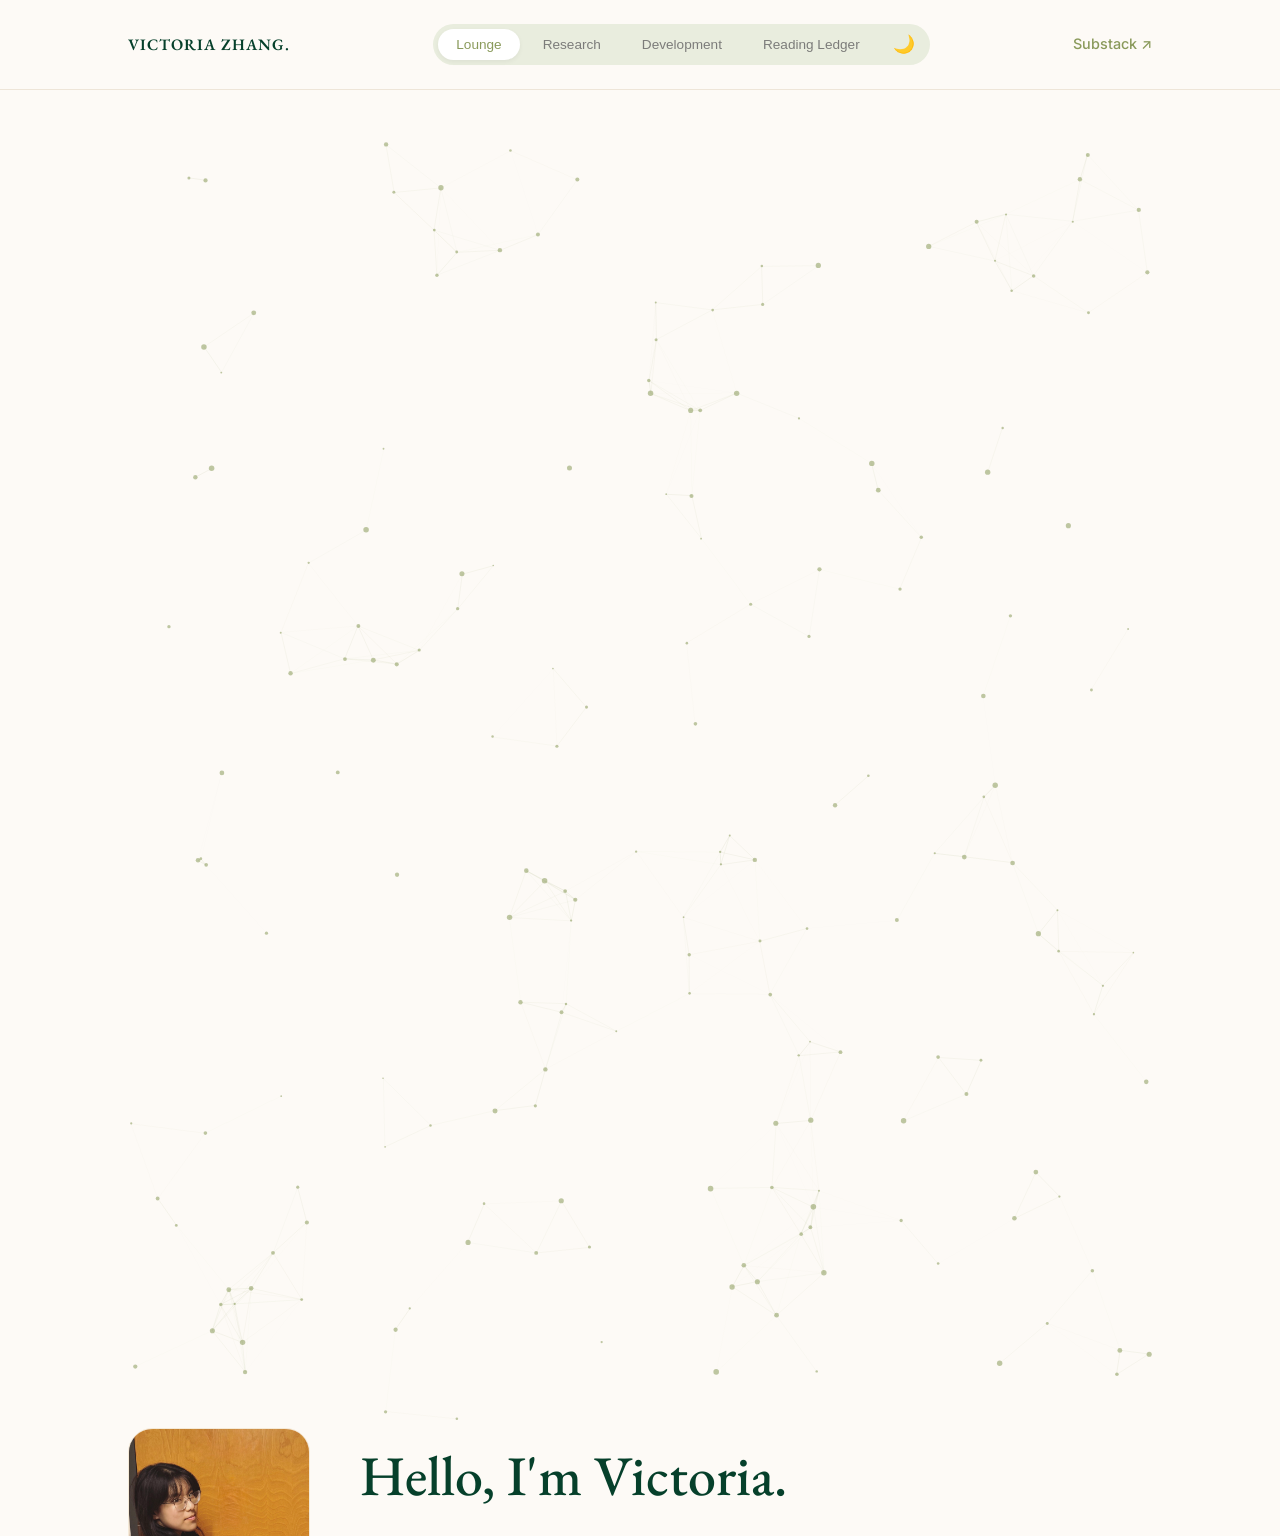
==== index2.html @ 98cc5b4e "umm attempt at revamp front page" ====
<!DOCTYPE html>
<html lang="en">

<head>
    <meta charset="UTF-8">
    <meta name="viewport" content="width=device-width, initial-scale=1.0">
    <title>Victoria Zhang | Digital Ledger</title>
    <link rel="icon" type="image/png" href="icon.png">
    <link rel="stylesheet" href="style.css">
    <link
        href="https://fonts.googleapis.com/css2?family=EB+Garamond:ital,wght@0,400;0,600;1,400&family=Inter:wght@400;500&display=swap"
        rel="stylesheet">
</head>

<body>

    <nav>
        <div class="logo">VICTORIA ZHANG.</div>
        <div class="tab-controls">
            <button class="tab-btn active" onclick="openTab('personal')">Lounge</button>
            <button class="tab-btn" onclick="openTab('research')">Research</button>
            <button class="tab-btn" onclick="openTab('dev')">Development</button>
            <button class="tab-btn" onclick="openTab('writing')">Reading Ledger</button>
            <button id="theme-toggle" class="theme-btn" onclick="toggleTheme()">🌙</button>
        </div>
        <a href="https://victoriiz.substack.com" target="_blank" class="substack-link">Substack ↗</a>
    </nav>

    <main>
        <!-- LOUNGE: canvas is ambient background for the whole section -->
        <section id="personal" class="tab-content active">
            <canvas id="physics-canvas"></canvas>

            <div class="lounge-content">
                <header class="profile-header">
                    <div class="profile-container">
                        <img src="portrait.jpg" alt="Portrait" class="profile-image">
                        <div class="profile-text">
                            <h1>Hello, I'm Victoria. </h1>
                            <p>I'm currently studying <b>Computer Science + Physics</b> at the <b>University of Illinois
                                    Urbana-Champaign</b>. My current interests lie in anything from algorithmic theory to
                                high-energy physics, but most recently, they lie primarily in <i>quantum computing</i> and
                                <i>the development of transparent large language models.</i>
                            </p>
                            <p>Outside of coding, I enjoy creating new worlds: whether that be in a freshly-written story or
                                through a new building project in a video game. </p>
                            <p>Thank you for stopping by my digital lounge! Feel free to rest here, or take a look around!</p>
                        </div>
                    </div>
                </header>

                <p class="canvas-hint">Move your cursor to disturb the field · Click to agitate</p>
            </div>
        </section>

        <section id="research" class="tab-content">
            <h2 class="section-title">Laboratory Journal: Research Entries</h2>

            <div class="project-card">
                <span class="entry-date">Sep 2025 — Present </span>
                <h3>Entry 04: Large Language Models @ Crowd Dynamics Lab </h3>
                <p>Currently conducting research on fine-tuning and optimizing large language models for specialized
                    fields at the Siebel School of Computing and Data Science. Working with graduate student Agam Goyal
                    under the mentorship of Professor Hari Sundaram. Stay tuned for updates! </p>
                <div class="tech-tags">
                    <span class="tag">LLMs </span> <span class="tag">Optimization </span> <span class="tag">Python </span>
                </div>
            </div>

            <div class="project-card">
                <span class="entry-date">Sep 2024 — Jun 2025</span>
                <h3>Entry 03: Quantum Many-Body Scars @ TJHSST Quantum Optics Lab/Virginia Tech</h3>
                <p>Analyzed entanglement entropy in the PXP model; utilized numerical simulations and analytical methods
                    to characterize ergodicity breaking and anomalous entanglement patterns in scarred Hamiltonians.
                    Leveraged translation and reflection symmetries to optimize performance by more than double, scaling
                    with system size. </p>
                <div class="tech-tags">
                    <span class="tag">Quantum Physics</span> <span class="tag">PXP Model </span> <span
                        class="tag">Mathematica </span>
                </div>
            </div>

            <div class="project-card">
                <span class="entry-date">Jun 2024 — Sep 2025</span>
                <h3>Entry 02: Spatial Transcriptomics Machine Learning Analysis @ Levy Lab, Dartmouth Hitchcock Medical Center</h3>
                <p>Created one of the first spatially-informed aging clocks using synthetic spatial transcriptomics data
                    and a custom convolutional neural network (CNN). Combined gene expression with spatial data to model
                    age acceleration (R² = 0.86). Performed cell clustering, marker gene analysis, and cell-type
                    annotation to identify novel spatial patterns in skin aging. Showcased how spatial ML can reveal new
                    insights in biology.</p>
                <div class="tech-tags">
                    <span class="tag">AI Research</span> <span class="tag">TensorFlow</span> <span class="tag">PyTorch</span>
                </div>
            </div>

            <div class="project-card">
                <span class="entry-date">Jun 2023 — Sep 2024</span>
                <h3>Entry 01: DNA Methylation Photoaging Clock @ Levy Lab, Dartmouth Hitchcock Medical Center</h3>
                <p>Built a DNAm–based model to predict biological age and study UV-induced skin aging. Used elastic-net
                    regression, feature selection, and 50-fold cross-validation to train an accurate aging clock (R² =
                    0.953). Explored links between age acceleration and solar damage using statistical tests.</p>
                <div class="tech-tags">
                    <span class="tag">AI Research</span> <span class="tag">TensorFlow</span> <span class="tag">PyTorch</span>
                </div>
            </div>
        </section>

        <section id="dev" class="tab-content">
            <h2 class="section-title">Engineering Logs: Technical Builds</h2>

            <div class="project-card">
                <div class="project-header">
                    <span class="entry-date">May 2026</span>
                    <a href="https://github.com/victoriiz/navier-stokes-pinn" target="_blank"
                        class="project-github-link">GitHub ↗</a>
                </div>
                <h3>NS-PINN: Navier-Stokes Physics-Informed Neural Network</h3>
                <p>Built a Physics-Informed Neural Network (PINN) in PyTorch to solve the 2D incompressible
                    Navier-Stokes equations for lid-driven cavity flow. The network learns fluid velocity and pressure
                    fields by minimising PDE residuals computed via automatic differentiation — no simulation data
                    required. Implemented SIREN (sinusoidal activation) architecture for stable higher-order derivative
                    computation through the network.</p>
                <div class="tech-tags">
                    <span class="tag">Python</span> <span class="tag">PyTorch</span> <span class="tag">PDEs</span>
                </div>
            </div>

            <div class="project-card">
                <div class="project-header">
                    <span class="entry-date">Oct 2025</span>
                    <a href="https://github.com/victoriiz/hackharvard-25" target="_blank"
                        class="project-github-link">GitHub ↗</a>
                </div>
                <h3>Simulwave (HackHarvard): Interactive 3D Tsunami Simulator</h3>
                <p>An interactive 3D tsunami simulator visualizing real-time citywide flooding and estimating economic
                    losses through a calibrated multivariable damage model. </p>
                <div class="tech-tags">
                    <span class="tag">Python</span> <span class="tag">NumPy</span> <span class="tag">Streamlit</span>
                </div>
            </div>

            <div class="project-card">
                <div class="project-header">
                    <span class="entry-date"> Sep 2025</span>
                    <a href="https://github.com/victoriiz/hackmit_music" target="_blank"
                        class="project-github-link">GitHub ↗</a>
                </div>
                <h3>Beat Rush (HackMIT): Educational Rhythm Game</h3>
                <p>A rhythm game converting user-generated music into tracks via Suno API, featuring a BBC micro:bit
                    hardware controller.</p>
                <div class="tech-tags">
                    <span class="tag">Node.js </span> <span class="tag">React.js </span> <span class="tag">Suno API</span>
                </div>
            </div>

            <div class="project-card">
                <div class="project-header">
                    <span class="entry-date">Jan 2025</span>
                    <a href="https://github.com/victoriiz/q2-adapative-branching" target="_blank"
                        class="project-github-link">GitHub ↗</a>
                </div>
                <h3>Adaptive Branching: A Constraint Satisfaction Approach to Decision Tree Enhancement</h3>
                <p>Final project completed as part of a machine learning class. Investigates a novel constrained
                    optimization approach to optimizing decision trees against overfitting, testing the additional
                    search metaheuristics of simulated annealing and differential equation gradients on improving the
                    model.</p>
                <div class="tech-tags">
                    <span class="tag">Python</span> <span class="tag">NumPy</span> <span class="tag">Machine Learning</span>
                </div>
            </div>

            <div class="project-card">
                <span class="entry-date">Apr 2024 </span>
                <h3>Mathworks Math Modeling (M3) Challenge: Addressing Homelessness</h3>
                <p>M3 Challenge Runner Up (top 0.3% out of 650+ entries); utilized logistic regression and VAR
                    forecasting for budget optimization models addressing the homelessness and housing crisis in Seattle
                    and Albuquerque; presented in front of a panel of professional mathematicians at Jane Street. </p>
                <div class="tech-tags">
                    <span class="tag">VAR Forecasting </span> <span class="tag">Logistic Regression </span> <span
                        class="tag">Math Modeling </span>
                </div>
            </div>
        </section>

        <section id="writing" class="tab-content">
            <h2 class="section-title">Reading Ledger</h2>

            <div class="bento-thought-grid">

                <div class="thought-card bento-wide note-dashed">
                    <div class="thought-header">
                        <span class="entry-date">Feb 2026</span>
                        <span class="book-rating">★★★★★</span>
                    </div>
                    <h3>One Day, Everyone Will Have Always Been Against This — Omar El Akkad</h3>

                    <div class="thought-content">
                        <img src="icon.png" class="thought-inline-img" alt="Visual Fragment">

                        <p class="review-paragraph">i hesitated to rate this book—to even go on reading past a certain
                            point—because of how little connection I felt. yes, I could nod in agreement, let a few
                            tears escape out of sympathy, bring a hand up to my face in horror, but I couldn't get rid
                            of the awful sense of superficiality it all felt to me. it is discomfort, to read so
                            plainly, and in so much unfettered detail the reality that is so completely far from the
                            coziness of my life. It is this discomfort that Akkad lays so clearly. it is this ignorance,
                            when, spread as a blanket over the Western sphere and more, becomes permission for the worst
                            of humanity.</p>

                        <p class="review-paragraph">still, you have to keep reading. and by the end, you too may have
                            that pessimistic, pragmatic hope that one day this reality would at the very least be
                            condemned by everyone, that there is no greed or pointing of fingers. until then, we keep
                            wringing our hands and hold fast to these individual courages.</p>

                        <blockquote class="review-quote">"There's always room on a liberal's lawn."</blockquote>
                    </div>
                </div>

                <div class="thought-card bento-tall note-solid">
                    <div class="thought-header">
                        <span class="entry-date">March 2026</span>
                        <span class="book-rating">★★★★☆</span>
                    </div>
                    <h3>Cold Enough for Snow — Jessica Au</h3>

                    <div class="thought-content">
                        <p class="review-paragraph">wow. for such a short novel, it sure did take me a long time to
                            finish. or really, it was because I read it in bits and pieces, reading on bus rides, during
                            passing periods between classes, or on weekend mornings when I felt too lazy to get out of
                            bed. I think I am glad for this. this is not a book meant to be rushed through in a sitting.
                            it is meant to seep and trickle and slowly ooze.</p>

                        <p class="review-paragraph">the novel carried a quiet warmth that exuded in everything. and
                            there was a constant distance, too, in the tokyo rains or the passing memories or in the
                            vagueness of the unnamed daughter and mother's relationship to the very end. though
                            seemingly formatted as a documentation of the pair's travels, at times we are transported
                            into the daughter's recollections and emotions or the rushing flow of a nostalgic anecdote.
                        </p>

                        <p class="review-paragraph">though none of these are fully described dramatically, we cannot
                            help but feel its twinge regardless. descriptions are offered instead to the simple things:
                            objects, art, a lake, and so many more. in this way, this story too is normalcy wrapped in a
                            blanket and presented to the reader, asking, here. take this. this is my passing gift to
                            you, and oh, won't you come inside and stay awhile?</p>

                        <p class="review-paragraph">there is a mystery that remains after the last page. but it'll just
                            be that. here is a quiet, unassuming yet introspective tale that has passed through my life
                            at this moment in time. it'll just be that.</p>
                    </div>
                </div>

                <div class="thought-card bento-wide note-thick">
                    <div class="thought-header">
                        <span class="entry-date">Dec 2025</span>
                        <span class="book-rating">★★★★★</span>
                    </div>
                    <h3>I Who Have Never Known Men — Jacqueline Harpman</h3>

                    <div class="thought-content">
                        <img src="icon.png" class="thought-inline-img" alt="Visual Fragment">

                        <p class="review-paragraph"><span class="spoiler-tag">**spoiler alert**</span> it is without a
                            doubt due to the curious, almost detached storytelling of the narrator that this book read
                            so peacefully, even when describing tragedy. However, oblivious as the narrator may have
                            been in the first half of the book, she did not lack sympathy—and it was endlessly
                            interesting to me to watch her journey tying these knots of her understanding together,
                            untying them again, and untangling them once more in her relentless search to learn to the
                            very end.</p>

                        <p class="review-paragraph">on the other hand, it was this interest alone that drove me to
                            continue turning the page. just as the plains were unchanging, there was rarely any
                            excitement or thrill in the story. Still, I waited in anticipation to see if there would be
                            that moment where the narrator Figures It Out, meets an ally, or simply escapes (but where
                            to?).</p>

                        <p class="review-paragraph">as it turns out, she never truly does Figure It Out. She never does
                            meet a man, much less another human being. And perhaps at the end, she really did find her
                            own escape, but as the premise of the whole setting goes, she had simply traded her prison
                            for a luxurious one. This plot, as a whole, is not fascinating in itself. It's not one that
                            I expect to think about endlessly.</p>

                        <p class="review-paragraph">But I will think about it sometime, maybe, some boring day in the
                            future when I am contemplating loneliness, or even taking this idea of living—of people—for
                            granted. As the narrator hoped in her last days, her story did reach someone. Her story,
                            which was so laced with quiet despair, yet unwavering hope—these feelings at least, will not
                            leave.</p>
                    </div>
                </div>

            </div>
        </section>

    </main>

    <script>
        function openTab(tabName) {
            const contents = document.querySelectorAll('.tab-content');
            contents.forEach(content => content.classList.remove('active'));

            const buttons = document.querySelectorAll('.tab-btn');
            buttons.forEach(btn => btn.classList.remove('active'));

            document.getElementById(tabName).classList.add('active');
            event.currentTarget.classList.add('active');

            window.scrollTo(0, 0);

            // Re-size canvas if switching back to lounge
            if (tabName === 'personal') {
                resizeCanvas();
            }
        }

        function toggleTheme() {
            const body = document.body;
            const themeToggleBtn = document.getElementById('theme-toggle');
            body.classList.toggle('dark-mode');

            if (body.classList.contains('dark-mode')) {
                localStorage.setItem('theme', 'dark');
                themeToggleBtn.textContent = '☀️';
            } else {
                localStorage.setItem('theme', 'light');
                themeToggleBtn.textContent = '🌙';
            }
        }

        window.onload = function () {
            const savedTheme = localStorage.getItem('theme');
            if (savedTheme === 'dark') {
                document.body.classList.add('dark-mode');
                document.getElementById('theme-toggle').textContent = '☀️';
            }
            resizeCanvas();
            animateSimulation();
        };

        // --- AMBIENT PHYSICS ENGINE ---
        const canvas = document.getElementById('physics-canvas');
        const ctx = canvas.getContext('2d');
        let particlesArray = [];
        const CONNECTION_DISTANCE = 100;

        const mouse = {
            x: null,
            y: null,
            radius: 130
        };

        // Track mouse relative to the section, not the canvas
        const section = document.getElementById('personal');

        section.addEventListener('mousemove', (event) => {
            const rect = canvas.getBoundingClientRect();
            mouse.x = event.clientX - rect.left;
            mouse.y = event.clientY - rect.top;
        });

        section.addEventListener('mouseleave', () => {
            mouse.x = null;
            mouse.y = null;
        });

        section.addEventListener('click', () => {
            particlesArray.forEach(p => {
                p.vx += (Math.random() - 0.5) * 14;
                p.vy += (Math.random() - 0.5) * 14;
            });
        });

        function resizeCanvas() {
            const s = document.getElementById('personal');
            canvas.width = s.offsetWidth;
            canvas.height = s.offsetHeight;
            initSimulation();
        }
        window.addEventListener('resize', () => {
            if (document.getElementById('personal').classList.contains('active')) {
                resizeCanvas();
            }
        });

        class Particle {
            constructor(x, y) {
                this.x = x;
                this.y = y;
                this.size = Math.random() * 2 + 0.8;
                this.vx = (Math.random() - 0.5) * 0.8;
                this.vy = (Math.random() - 0.5) * 0.8;
                this.density = (Math.random() * 25) + 10;
            }

            draw(color) {
                ctx.beginPath();
                ctx.arc(this.x, this.y, this.size, 0, Math.PI * 2);
                ctx.fillStyle = color;
                ctx.fill();
            }

            update() {
                this.x += this.vx;
                this.y += this.vy;

                // Soft boundary bounce
                if (this.x < 0 || this.x > canvas.width) this.vx *= -1;
                if (this.y < 0 || this.y > canvas.height) this.vy *= -1;

                // Apply gentle friction so agitated particles calm down
                this.vx *= 0.995;
                this.vy *= 0.995;

                // Mouse repulsion
                if (mouse.x !== null) {
                    let dx = mouse.x - this.x;
                    let dy = mouse.y - this.y;
                    let distance = Math.hypot(dx, dy);

                    if (distance < mouse.radius && distance > 0) {
                        let force = (mouse.radius - distance) / mouse.radius;
                        this.x -= (dx / distance) * force * this.density * 0.35;
                        this.y -= (dy / distance) * force * this.density * 0.35;
                    }
                }
            }
        }

        function initSimulation() {
            particlesArray = [];
            // Lower density so it reads as ambient, not busy
            let numberOfParticles = Math.floor((canvas.width * canvas.height) / 7000);
            for (let i = 0; i < numberOfParticles; i++) {
                particlesArray.push(new Particle(
                    Math.random() * canvas.width,
                    Math.random() * canvas.height
                ));
            }
        }

        function drawConnections(accentColor) {
            for (let i = 0; i < particlesArray.length; i++) {
                for (let j = i + 1; j < particlesArray.length; j++) {
                    const dx = particlesArray[i].x - particlesArray[j].x;
                    const dy = particlesArray[i].y - particlesArray[j].y;
                    const dist = Math.hypot(dx, dy);

                    if (dist < CONNECTION_DISTANCE) {
                        const opacity = (1 - dist / CONNECTION_DISTANCE) * 0.18;
                        ctx.beginPath();
                        ctx.moveTo(particlesArray[i].x, particlesArray[i].y);
                        ctx.lineTo(particlesArray[j].x, particlesArray[j].y);
                        ctx.strokeStyle = accentColor.replace(')', `, ${opacity})`).replace('rgb', 'rgba');
                        ctx.lineWidth = 0.6;
                        ctx.stroke();
                    }
                }
            }
        }

        function animateSimulation() {
            ctx.clearRect(0, 0, canvas.width, canvas.height);

            const style = getComputedStyle(document.documentElement);
            const accentHex = style.getPropertyValue('--accent').trim();

            // Convert hex accent to rgb for rgba lines
            const r = parseInt(accentHex.slice(1, 3), 16);
            const g = parseInt(accentHex.slice(3, 5), 16);
            const b = parseInt(accentHex.slice(5, 7), 16);
            const accentRgb = `rgb(${r}, ${g}, ${b})`;
            const particleColor = `rgba(${r}, ${g}, ${b}, 0.55)`;

            drawConnections(accentRgb);

            particlesArray.forEach(particle => {
                particle.update();
                particle.draw(particleColor);
            });

            requestAnimationFrame(animateSimulation);
        }
    </script>
</body>

</html>
---- style.css ----
/* --- DARK MODE THEME --- */
body.dark-mode {
    --bg: #1a1a1c;           /* Deep Charcoal */
    --card: #242426;         /* match Spotify Dark */
    --text-main: #e2e2e2;    /* soft white */
    --text-muted: #a0a0a5;   /* Gray */
    --accent: #b19cd9;       /* Soft Lavender */
    --accent-light: #2d2d30; 
    --border: #38383a;       
}

/* Specific styling for the toggle button */
.theme-btn {
    border: none;
    background: none;
    cursor: pointer;
    font-size: 1.1rem;
    padding: 0 10px;
    color: var(--text-muted);
    transition: 0.3s;
}

.theme-btn:hover {
    color: var(--accent);
}

:root {
    --bg: #fdfaf6;           /* Warm Paper White */
    --card: #ffffff;
    --text-main: #06402B;    /* prev: charcoal gray at #3c3c3 */
    --text-muted: #7c7c7a;
    --accent: #8a9a5b;       /* Sage Green */
    --accent-light: #e9edde;
    --radius: 12px;
}

/* --- GLOBAL FUNDAMENTALS --- */
body {
    font-family: 'Inter', sans-serif;
    background-color: var(--bg);
    color: var(--text-main);
    margin: 0;
    line-height: 1.7;
}

h1, h2, h3 {
    font-family: 'EB Garamond', serif;
    font-weight: 500;
}

/* --- NAVIGATION --- */
nav {
    display: flex;
    justify-content: space-between;
    padding: 1.5rem 10%;
    align-items: center;
    border-bottom: 1px solid #eee5d8;
    position: sticky; /* Keeps nav visible while scrolling */
    top: 0;
    background: var(--bg);
    z-index: 1000;
}

.logo {
    font-family: 'EB Garamond', serif;
    font-weight: 600;
    letter-spacing: 1px;
}

.tab-controls {
    display: flex;
    gap: 5px;
    background: var(--accent-light);
    padding: 5px;
    border-radius: 30px;
}

.tab-btn {
    border: none;
    background: none;
    padding: 8px 18px;
    border-radius: 20px;
    cursor: pointer;
    font-size: 0.85rem;
    color: var(--text-muted);
    transition: 0.3s;
}

.tab-btn.active {
    background: var(--card);
    color: var(--accent);
    box-shadow: 0 2px 5px rgba(0,0,0,0.05);
}

.substack-link {
    text-decoration: none;
    color: var(--accent);
    font-size: 0.9rem;
    font-weight: 500;
}

/* applying uniform style to all content boxes */
.project-card, .bento-item, .quote-box {
    box-shadow: 0 4px 6px rgba(0,0,0,0.05);
    background-color: var(--card) !important; 
    border: 1px solid var(--border) !important; 
    border-radius: var(--radius);
    padding: 30px;
    display: flex;
    flex-direction: column;
    justify-content: flex-start; /* changed from og, now aligns content to top */
    transition: transform 0.3s ease, box-shadow 0.3s ease;
    box-sizing: border-box;
}

.project-card:hover, .bento-item:hover {
    transform: translateY(-5px);
    box-shadow: 0 10px 20px rgba(0,0,0,0.03);
    border-color: var(--accent) !important;
}

/* --- TAB CONTENT LOGIC --- */
main { padding: 40px 10% 100px 10%; }
.tab-content { display: none; animation: fadeIn 0.6s ease; }
.tab-content.active { display: block; }

@keyframes fadeIn { 
    from { opacity: 0; transform: translateY(5px); } 
    to { opacity: 1; transform: translateY(0); } 
}

/* --- LOUNGE SPECIFIC: PROFILE HEADER --- */
.profile-header { padding-bottom: 60px; border-bottom: 1px solid #eee5d8; margin-bottom: 60px; }
.profile-container { display: flex; align-items: flex-start; gap: 50px; }
.profile-image { 
    width: 180px; height: 180px; border-radius: 24px;
    object-fit: cover; filter: sepia(10%);
    border: 1px solid #eee5d8;
}
.profile-text h1 { font-size: 3.5rem; margin: 0 0 1rem 0; }
.profile-text p { font-family: 'EB Garamond', serif; font-size: 1.25rem; max-width: 750px; color: var(--text-main); }

/* --- SECTIONS & CARDS --- */
.section-title { font-size: 0.9rem; text-transform: uppercase; letter-spacing: 2px; margin-bottom: 40px; color: var(--accent); }

.project-card {
    background: var(--card);
    padding: 2.5rem;
    border-radius: var(--radius);
    border: 1px solid #eee5d8;
    margin-bottom: 24px;
    transition: 0.3s ease;
}

.project-card:hover { transform: translateX(5px); border-color: var(--accent); }
.project-card h3 { font-size: 2rem; margin: 0.5rem 0; font-style: italic; }
.entry-date { font-family: 'Inter', sans-serif; font-size: 0.75rem; color: var(--text-muted); }

/* updated font colors for Sage Green theme */
.bento-item h3, 
.bento-item p, 
.bento-list li, 
.quote,
.project-card h3,
.project-card p {
    color: var(--text-main) !important; /* all main text now Sage Green */
}

/* ensure the quote box uses the uniform white background */
.quote-box { 
    background-color: var(--card) !important; 
    justify-content: center; 
}

/* Update cite color */
cite { 
    font-size: 0.85rem; 
    color: var(--text-muted); 
    font-style: normal; 
    text-transform: uppercase; 
    letter-spacing: 1px; 
}

/* --- TECH TAGS --- */
.tech-tags { display: flex; gap: 8px; margin-top: 1.5rem; }
.tag {
    background: var(--accent-light);
    color: var(--accent);
    padding: 5px 15px;
    border-radius: 50px;
    font-size: 0.75rem;
    font-weight: 500;
}

/* --- BENTO BOXES --- */
.bento-container {
    display: grid;
    grid-template-columns: repeat(3, 1fr);
    grid-auto-rows: minmax(min-content, auto);
    gap: 20px;
    width: 100%;
    align-items: start;
}

.bento-illustration {
    width: 100%;            
    height: auto;         /* fix height used to be 180px, not lets image define height naturally */
    object-fit: contain;    /* but don't let it get too huge! */
    margin-top: 10px;
    margin-bottom: 15px;
    display: block;
}

.wide { grid-column: span 2; }
.tall { grid-row: span 2; }

.bento-list { list-style: none; padding: 0; margin-top: 15px; }
.bento-list li { font-family: 'EB Garamond', serif; font-size: 1.2rem; margin-bottom: 8px; }

/* QUOTES */
.quote-box { background: #242426; justify-content: center; } /*prev: #fffcf9;*/
.quote { font-family: 'EB Garamond', serif; font-size: 1.5rem; font-style: italic; margin-bottom: 10px; color: #4a4a48; }
cite { font-size: 0.85rem; color: var(--text-muted); font-style: normal; text-transform: uppercase; letter-spacing: 1px; }

/* --- RESPONSIVE --- */
@media (max-width: 768px) {
    .profile-container { flex-direction: column; align-items: center; text-align: center; }
    nav { flex-direction: column; gap: 15px; padding: 1rem 5%; }
    .bento-container { grid-template-columns: 1fr; }
    .wide { grid-column: span 1; }
    .profile-text h1 { font-size: 2.5rem; }
}

/* --- PROJECT CARD IMPROVEMENTS --- */

/* Wrapper to push the date and GitHub link to opposite sides */
.project-header {
    display: flex;
    justify-content: space-between;
    align-items: center;
    width: 100%;
    margin-bottom: 10px;
}

.project-github-link {
    font-size: 0.85rem;
    color: var(--accent);
    text-decoration: none;
    font-weight: 500;
    transition: opacity 0.2s ease;
}

.project-github-link:hover {
    text-decoration: underline;
    opacity: 0.8;
}

/* Screenshot Constraints */
.project-preview-img {
    width: 100%;
    height: 200px;              /* Fixed height to keep cards uniform */
    object-fit: cover;          /* Crops nicely without stretching the image */
    border-radius: 6px;
    border: 1px solid var(--border);
    margin: 15px 0;             /* Generous spacing above and below the image */
    display: block;
}

/* Subtle adjustment for Dark Mode if active */
body.dark-mode .project-preview-img {
    filter: brightness(0.85);
}

/* --- BENTO THOUGHT GRID --- */
.bento-thought-grid {
    display: grid;
    grid-template-columns: repeat(3, 1fr);
    grid-auto-rows: minmax(220px, auto);
    gap: 20px;
    width: 100%;
    margin-top: 20px;
}

/* Base Thought Card Structure */
.thought-card {
    background-color: var(--card) !important;
    padding: 30px;
    border-radius: var(--radius, 12px);
    box-shadow: 0 4px 6px rgba(0,0,0,0.02);
    display: flex;
    flex-direction: column;
    justify-content: flex-start;
    align-items: flex-start;
    box-sizing: border-box;
    transition: transform 0.3s ease, box-shadow 0.3s ease;
}

/* --- GRID SPANNING VARIATIONS --- */
.bento-wide {
    grid-column: span 2;
}

.bento-tall {
    grid-row: span 2;
}

/* Card entirely dedicated to a photo placeholder */
.bento-image-only {
    padding: 0 !important;
    overflow: hidden;
}

.bento-full-img {
    width: 100%;
    height: 100%;
    object-fit: cover;
    display: block;
}

/* --- ASYMMETRIC VISUAL CHARACTER --- */
.note-dashed { border: 1px dashed var(--accent) !important; }
.note-solid  { border: 1px solid var(--border) !important; }
.note-thick  { border: 1px solid var(--border) !important; border-left: 4px solid var(--accent) !important; }

/* Gentle lift state */
.thought-card:hover {
    transform: translateY(-4px);
    box-shadow: 0 10px 20px rgba(0,0,0,0.04);
}

/* --- TYPOGRAPHY & CLARITY --- */
.thought-header {
    display: flex;
    justify-content: space-between;
    align-items: center;
    width: 100%;
    font-size: 0.8rem;
}

.thought-card h3 {
    font-family: 'EB Garamond', serif;
    font-size: 1.5rem;
    font-weight: 600;
    color: var(--accent) !important;
    margin: 15px 0;
}

.thought-content {
    width: 100%;
}

.review-paragraph {
    font-family: 'Inter', sans-serif;
    font-size: 0.95rem;
    color: var(--text-main) !important;
    line-height: 1.7;
    margin-top: 0;
    margin-bottom: 16px;
}

.review-paragraph:last-child {
    margin-bottom: 0;
}

/* Inline Images within text-heavy blocks */
.thought-inline-img {
    width: 100%;
    max-height: 160px;
    object-fit: cover;
    border-radius: 6px;
    border: 1px solid var(--border);
    margin-bottom: 15px;
    display: block;
}

/* Dark mode compatibility mapping */
body.dark-mode .thought-card { background-color: #242426 !important; }
body.dark-mode .note-thick { border-left-color: var(--accent) !important; }

/* --- RESPONSIVE FALLBACKS --- */
@media (max-width: 1024px) {
    .bento-thought-grid {
        grid-template-columns: repeat(2, 1fr);
    }
}

@media (max-width: 768px) {
    .bento-thought-grid {
        grid-template-columns: 1fr;
    }
    .bento-wide, .bento-tall {
        grid-column: span 1;
        grid-row: span 1;
    }
    .bento-image-only {
        height: 200px;
    }
}
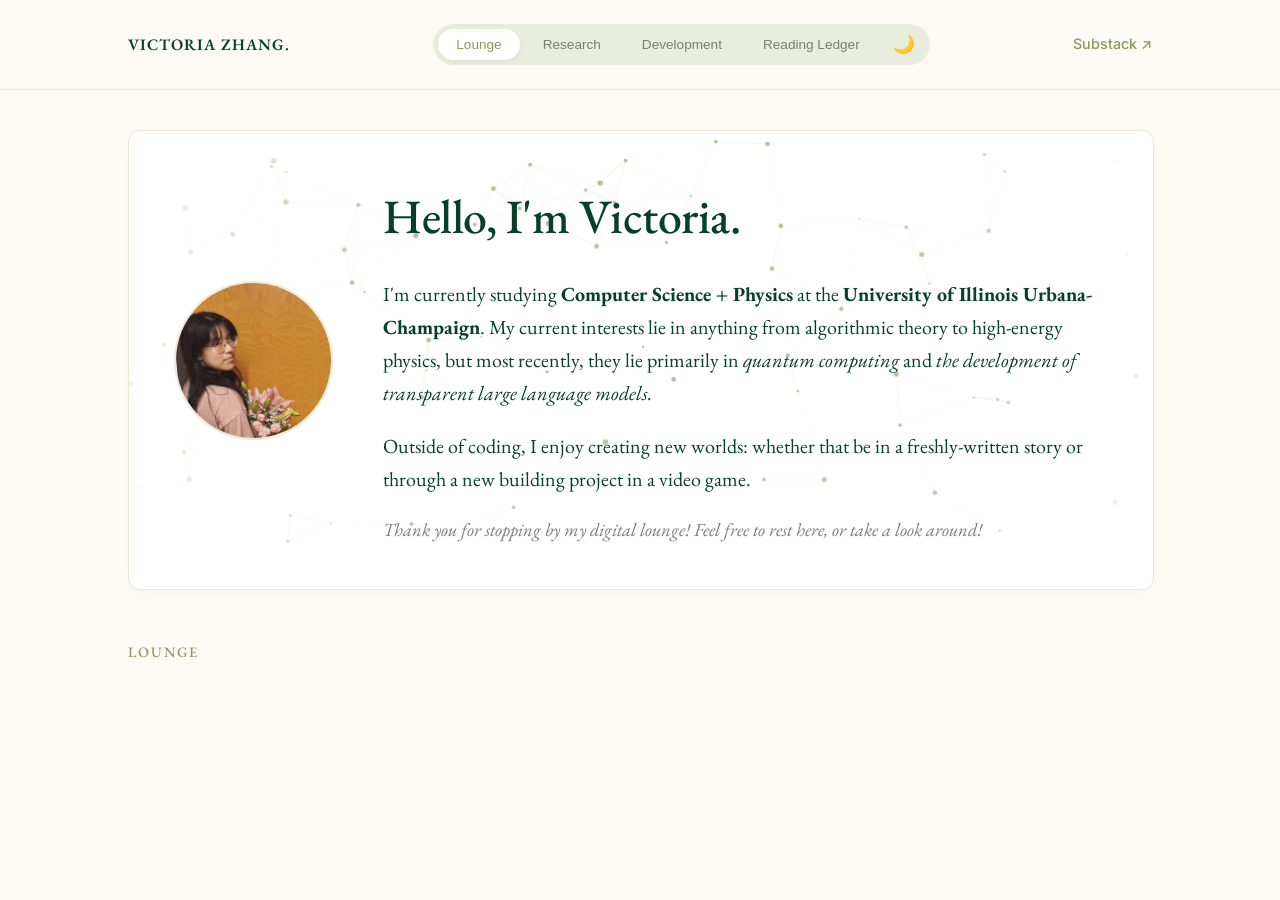
==== commit d3bfdf17: "revised constellation effect" ====
--- a/index2.html
+++ b/index2.html
@@ -6,7 +6,7 @@
     <meta name="viewport" content="width=device-width, initial-scale=1.0">
     <title>Victoria Zhang | Digital Ledger</title>
     <link rel="icon" type="image/png" href="icon.png">
-    <link rel="stylesheet" href="style.css">
+    <link rel="stylesheet" href="stylee.css">
     <link
         href="https://fonts.googleapis.com/css2?family=EB+Garamond:ital,wght@0,400;0,600;1,400&family=Inter:wght@400;500&display=swap"
         rel="stylesheet">
@@ -27,11 +27,11 @@
     </nav>
 
     <main>
-        <!-- LOUNGE: canvas is ambient background for the whole section -->
         <section id="personal" class="tab-content active">
-            <canvas id="physics-canvas"></canvas>
-
-            <div class="lounge-content">
+            
+            <div class="profile-hero-frame">
+                <canvas id="physics-canvas"></canvas>
+                
                 <header class="profile-header">
                     <div class="profile-container">
                         <img src="portrait.jpg" alt="Portrait" class="profile-image">
@@ -44,13 +44,13 @@
                             </p>
                             <p>Outside of coding, I enjoy creating new worlds: whether that be in a freshly-written story or
                                 through a new building project in a video game. </p>
-                            <p>Thank you for stopping by my digital lounge! Feel free to rest here, or take a look around!</p>
+                            <p class="sign-off">Thank you for stopping by my digital lounge! Feel free to rest here, or take a look around!</p>
                         </div>
                     </div>
                 </header>
-
-                <p class="canvas-hint">Move your cursor to disturb the field · Click to agitate</p>
-            </div>
+            </div>
+            
+            <h2 class="section-title">Lounge</h2>
         </section>
 
         <section id="research" class="tab-content">
@@ -304,7 +304,7 @@
 
             window.scrollTo(0, 0);
 
-            // Re-size canvas if switching back to lounge
+            // Re-size canvas context when rendering active lounge container
             if (tabName === 'personal') {
                 resizeCanvas();
             }
@@ -334,45 +334,48 @@
             animateSimulation();
         };
 
-        // --- AMBIENT PHYSICS ENGINE ---
+        // --- AMBIENT PHYSICS ENGINE (STRICTLY FRAME BOUND) ---
         const canvas = document.getElementById('physics-canvas');
         const ctx = canvas.getContext('2d');
         let particlesArray = [];
-        const CONNECTION_DISTANCE = 100;
+        const CONNECTION_DISTANCE = 110;
 
         const mouse = {
             x: null,
             y: null,
-            radius: 130
+            radius: 140
         };
 
-        // Track mouse relative to the section, not the canvas
-        const section = document.getElementById('personal');
-
-        section.addEventListener('mousemove', (event) => {
+        // Track user interaction inside the bounding box profile frame
+        const frame = document.querySelector('.profile-hero-frame');
+
+        frame.addEventListener('mousemove', (event) => {
             const rect = canvas.getBoundingClientRect();
             mouse.x = event.clientX - rect.left;
             mouse.y = event.clientY - rect.top;
         });
 
-        section.addEventListener('mouseleave', () => {
+        frame.addEventListener('mouseleave', () => {
             mouse.x = null;
             mouse.y = null;
         });
 
-        section.addEventListener('click', () => {
+        frame.addEventListener('click', () => {
             particlesArray.forEach(p => {
-                p.vx += (Math.random() - 0.5) * 14;
-                p.vy += (Math.random() - 0.5) * 14;
+                p.vx += (Math.random() - 0.5) * 16;
+                p.vy += (Math.random() - 0.5) * 16;
             });
         });
 
         function resizeCanvas() {
-            const s = document.getElementById('personal');
-            canvas.width = s.offsetWidth;
-            canvas.height = s.offsetHeight;
-            initSimulation();
-        }
+            const parentFrame = document.querySelector('.profile-hero-frame');
+            if(parentFrame) {
+                canvas.width = parentFrame.offsetWidth;
+                canvas.height = parentFrame.offsetHeight;
+                initSimulation();
+            }
+        }
+        
         window.addEventListener('resize', () => {
             if (document.getElementById('personal').classList.contains('active')) {
                 resizeCanvas();
@@ -384,9 +387,9 @@
                 this.x = x;
                 this.y = y;
                 this.size = Math.random() * 2 + 0.8;
-                this.vx = (Math.random() - 0.5) * 0.8;
-                this.vy = (Math.random() - 0.5) * 0.8;
-                this.density = (Math.random() * 25) + 10;
+                this.vx = (Math.random() - 0.5) * 0.9;
+                this.vy = (Math.random() - 0.5) * 0.9;
+                this.density = (Math.random() * 25) + 12;
             }
 
             draw(color) {
@@ -400,15 +403,12 @@
                 this.x += this.vx;
                 this.y += this.vy;
 
-                // Soft boundary bounce
                 if (this.x < 0 || this.x > canvas.width) this.vx *= -1;
                 if (this.y < 0 || this.y > canvas.height) this.vy *= -1;
 
-                // Apply gentle friction so agitated particles calm down
-                this.vx *= 0.995;
-                this.vy *= 0.995;
-
-                // Mouse repulsion
+                this.vx *= 0.993;
+                this.vy *= 0.993;
+
                 if (mouse.x !== null) {
                     let dx = mouse.x - this.x;
                     let dy = mouse.y - this.y;
@@ -416,8 +416,8 @@
 
                     if (distance < mouse.radius && distance > 0) {
                         let force = (mouse.radius - distance) / mouse.radius;
-                        this.x -= (dx / distance) * force * this.density * 0.35;
-                        this.y -= (dy / distance) * force * this.density * 0.35;
+                        this.x -= (dx / distance) * force * this.density * 0.38;
+                        this.y -= (dy / distance) * force * this.density * 0.38;
                     }
                 }
             }
@@ -425,8 +425,7 @@
 
         function initSimulation() {
             particlesArray = [];
-            // Lower density so it reads as ambient, not busy
-            let numberOfParticles = Math.floor((canvas.width * canvas.height) / 7000);
+            let numberOfParticles = Math.floor((canvas.width * canvas.height) / 6500);
             for (let i = 0; i < numberOfParticles; i++) {
                 particlesArray.push(new Particle(
                     Math.random() * canvas.width,
@@ -443,7 +442,7 @@
                     const dist = Math.hypot(dx, dy);
 
                     if (dist < CONNECTION_DISTANCE) {
-                        const opacity = (1 - dist / CONNECTION_DISTANCE) * 0.18;
+                        const opacity = (1 - dist / CONNECTION_DISTANCE) * 0.22;
                         ctx.beginPath();
                         ctx.moveTo(particlesArray[i].x, particlesArray[i].y);
                         ctx.lineTo(particlesArray[j].x, particlesArray[j].y);
@@ -461,12 +460,11 @@
             const style = getComputedStyle(document.documentElement);
             const accentHex = style.getPropertyValue('--accent').trim();
 
-            // Convert hex accent to rgb for rgba lines
             const r = parseInt(accentHex.slice(1, 3), 16);
             const g = parseInt(accentHex.slice(3, 5), 16);
             const b = parseInt(accentHex.slice(5, 7), 16);
             const accentRgb = `rgb(${r}, ${g}, ${b})`;
-            const particleColor = `rgba(${r}, ${g}, ${b}, 0.55)`;
+            const particleColor = `rgba(${r}, ${g}, ${b}, 0.6)`;
 
             drawConnections(accentRgb);
 
--- a/stylee.css
+++ b/stylee.css
@@ -0,0 +1,487 @@
+/* --- DARK MODE THEME --- */
+body.dark-mode {
+    --bg: #1a1a1c;           /* Deep Charcoal */
+    --card: #242426;         /* Match Spotify Dark */
+    --text-main: #e2e2e2;    /* Soft White */
+    --text-muted: #a0a0a5;   /* Gray */
+    --accent: #b19cd9;       /* Soft Lavender */
+    --accent-light: #2d2d30; 
+    --border: #38383a;       
+}
+
+/* Specific styling for the toggle button */
+.theme-btn {
+    border: none;
+    background: none;
+    cursor: pointer;
+    font-size: 1.1rem;
+    padding: 0 10px;
+    color: var(--text-muted);
+    transition: color 0.4s ease;
+}
+
+.theme-btn:hover {
+    color: var(--accent);
+}
+
+:root {
+    --bg: #fdfaf6;           /* Warm Paper White */
+    --card: #ffffff;
+    --text-main: #06402B;    /* Sage Green Deep */
+    --text-muted: #7c7c7a;
+    --accent: #8a9a5b;       /* Sage Green Accent */
+    --accent-light: #e9edde;
+    --radius: 12px;
+}
+
+/* --- GLOBAL FUNDAMENTALS --- */
+body {
+    font-family: 'Inter', sans-serif;
+    background-color: var(--bg);
+    color: var(--text-main);
+    margin: 0;
+    line-height: 1.7;
+    transition: background-color 0.4s ease, color 0.4s ease;
+}
+
+h1, h2, h3 {
+    font-family: 'EB Garamond', serif;
+    font-weight: 500;
+}
+
+/* --- NAVIGATION --- */
+nav {
+    display: flex;
+    justify-content: space-between;
+    padding: 1.5rem 10%;
+    align-items: center;
+    border-bottom: 1px solid #eee5d8;
+    position: sticky; 
+    top: 0;
+    background: var(--bg);
+    z-index: 1000;
+    transition: background-color 0.4s ease, border-color 0.4s ease;
+}
+
+.logo {
+    font-family: 'EB Garamond', serif;
+    font-weight: 600;
+    letter-spacing: 1px;
+}
+
+.tab-controls {
+    display: flex;
+    gap: 5px;
+    background: var(--accent-light);
+    padding: 5px;
+    border-radius: 30px;
+    transition: background-color 0.4s ease;
+}
+
+.tab-btn {
+    border: none;
+    background: none;
+    padding: 8px 18px;
+    border-radius: 20px;
+    cursor: pointer;
+    font-size: 0.85rem;
+    color: var(--text-muted);
+    transition: background-color 0.3s ease, color 0.3s ease;
+}
+
+.tab-btn.active {
+    background: var(--card);
+    color: var(--accent);
+    box-shadow: 0 2px 5px rgba(0,0,0,0.05);
+}
+
+.substack-link {
+    text-decoration: none;
+    color: var(--accent);
+    font-size: 0.9rem;
+    font-weight: 500;
+    transition: color 0.3s ease;
+}
+
+/* --- BOX ARCHITECTURE & CREATIVE MOTION LIFT --- */
+.project-card, .bento-item, .quote-box {
+    box-shadow: 0 4px 12px rgba(6, 64, 43, 0.03);
+    background-color: var(--card) !important; 
+    border: 1px solid var(--border, #eee5d8) !important; 
+    border-radius: var(--radius);
+    padding: 30px;
+    display: flex;
+    flex-direction: column;
+    justify-content: flex-start; 
+    transition: transform 0.5s cubic-bezier(0.25, 1, 0.5, 1), 
+                box-shadow 0.5s cubic-bezier(0.25, 1, 0.5, 1),
+                border-color 0.4s ease,
+                background-color 0.4s ease;
+    box-sizing: border-box;
+}
+
+/* Luxury micro-spring expansion hover details */
+.project-card:hover, .bento-item:hover {
+    transform: translateY(-5px) scale(1.005);
+    box-shadow: 0 12px 24px rgba(6, 64, 43, 0.06);
+    border-color: var(--accent) !important;
+}
+
+/* --- TAB CONTENT LOGIC --- */
+main { padding: 40px 10% 100px 10%; }
+.tab-content { display: none; animation: fadeIn 0.6s ease; }
+.tab-content.active { display: block; }
+
+@keyframes fadeIn { 
+    from { opacity: 0; transform: translateY(8px); } 
+    to { opacity: 1; transform: translateY(0); } 
+}
+
+/* ==========================================================================
+   LOUNGE EXTRACTION: HERO FRAME ARCHITECTURE
+   ========================================================================== */
+.profile-hero-frame {
+    position: relative;
+    width: 100%;
+    border: 1px solid var(--border, #eee5d8) !important;
+    border-radius: var(--radius);
+    background-color: var(--card);
+    box-shadow: 0 4px 12px rgba(6, 64, 43, 0.02);
+    overflow: hidden;
+    margin-bottom: 50px;
+    transition: background-color 0.4s ease, border-color 0.4s ease;
+}
+
+/* Bounds the simulation cleanly to the frame profile interior */
+#physics-canvas {
+    position: absolute;
+    top: 0;
+    left: 0;
+    width: 100%;
+    height: 100%;
+    z-index: 1;
+    pointer-events: none; /* Mouse passes straight down to parent frame hook listeners */
+    
+    /* Creative Detail: Fades the canvas edges using CSS gradients so it dissolves cleanly */
+    mask-image: radial-gradient(circle at center, white 50%, transparent 100%);
+    -webkit-mask-image: radial-gradient(circle at center, white 50%, transparent 100%);
+}
+
+.profile-header {
+    position: relative;
+    z-index: 2; /* Sits text layers explicitly clear above particles */
+    padding: 45px;
+    margin: 0;
+    border-bottom: none;
+}
+
+.profile-container { 
+    display: flex; 
+    align-items: center; 
+    gap: 50px; 
+}
+
+.profile-image { 
+    width: 155px; 
+    height: 155px; 
+    border-radius: 50%; /* Geometric circle break looks incredibly premium */
+    object-fit: cover; 
+    filter: grayscale(12%) sepia(6%);
+    border: 2px solid var(--border, #eee5d8);
+    transition: transform 0.5s cubic-bezier(0.25, 1, 0.5, 1), filter 0.4s ease, border-color 0.4s ease;
+}
+
+.profile-hero-frame:hover .profile-image {
+    transform: scale(1.04) rotate(1deg);
+}
+
+body.dark-mode .profile-image {
+    filter: brightness(0.85) grayscale(8%);
+    border-color: var(--border);
+}
+
+.profile-text h1 { 
+    font-size: 3rem; 
+    margin: 0 0 1rem 0; 
+    letter-spacing: -0.5px;
+}
+
+.profile-text p { 
+    font-family: 'EB Garamond', serif; 
+    font-size: 1.25rem; 
+    max-width: 720px; 
+    line-height: 1.65;
+    color: var(--text-main); 
+    margin-bottom: 12px;
+}
+
+.profile-text .sign-off {
+    font-size: 1.15rem;
+    color: var(--text-muted);
+    font-style: italic;
+    margin-bottom: 0;
+}
+
+/* --- SECTIONS & CARDS --- */
+.section-title { font-size: 0.9rem; text-transform: uppercase; letter-spacing: 2px; margin-bottom: 40px; color: var(--accent); }
+
+.project-card {
+    background: var(--card);
+    padding: 2.5rem;
+    border-radius: var(--radius);
+    border: 1px solid #eee5d8;
+    margin-bottom: 24px;
+}
+
+.project-card:hover { transform: translateX(5px) scale(1.002); border-color: var(--accent); }
+.project-card h3 { font-size: 2rem; margin: 0.5rem 0; font-style: italic; }
+.entry-date { font-family: 'Inter', sans-serif; font-size: 0.75rem; color: var(--text-muted); }
+
+/* Updated font colors for Sage Green theme */
+.bento-item h3, 
+.bento-item p, 
+.bento-list li, 
+.quote,
+.project-card h3,
+.project-card p {
+    color: var(--text-main) !important; 
+}
+
+/* Ensure the quote box uses the uniform white background */
+.quote-box { 
+    background-color: var(--card) !important; 
+    justify-content: center; 
+}
+
+/* Update cite color */
+cite { 
+    font-size: 0.85rem; 
+    color: var(--text-muted); 
+    font-style: normal; 
+    text-transform: uppercase; 
+    letter-spacing: 1px; 
+}
+
+/* --- TECH TAGS --- */
+.tech-tags { display: flex; gap: 8px; margin-top: 1.5rem; }
+.tag {
+    background: var(--accent-light);
+    color: var(--accent);
+    padding: 5px 15px;
+    border-radius: 50px;
+    font-size: 0.75rem;
+    font-weight: 500;
+    transition: background-color 0.3s ease, color 0.3s ease;
+}
+
+/* --- BENTO BOXES --- */
+.bento-container {
+    display: grid;
+    grid-template-columns: repeat(3, 1fr);
+    grid-auto-rows: minmax(min-content, auto);
+    gap: 20px;
+    width: 100%;
+    align-items: start;
+}
+
+.bento-illustration {
+    width: 100%;            
+    height: auto;         
+    object-fit: contain;    
+    margin-top: 10px;
+    margin-bottom: 15px;
+    display: block;
+}
+
+.wide { grid-column: span 2; }
+.tall { grid-row: span 2; }
+
+.bento-list { list-style: none; padding: 0; margin-top: 15px; }
+.bento-list li { font-family: 'EB Garamond', serif; font-size: 1.2rem; margin-bottom: 8px; }
+
+/* QUOTES */
+.quote-box { background: #242426; justify-content: center; } 
+.quote { font-family: 'EB Garamond', serif; font-size: 1.5rem; font-style: italic; margin-bottom: 10px; color: #4a4a48; }
+
+/* --- RESPONSIVE --- */
+@media (max-width: 768px) {
+    .profile-container { flex-direction: column; align-items: center; text-align: center; gap: 25px; }
+    .profile-header { padding: 30px 20px; }
+    nav { flex-direction: column; gap: 15px; padding: 1rem 5%; }
+    .bento-container { grid-template-columns: 1fr; }
+    .wide { grid-column: span 1; }
+    .profile-text h1 { font-size: 2.5rem; }
+}
+
+/* --- PROJECT CARD IMPROVEMENTS --- */
+.project-header {
+    display: flex;
+    justify-content: space-between;
+    align-items: center;
+    width: 100%;
+    margin-bottom: 10px;
+}
+
+.project-github-link {
+    font-size: 0.85rem;
+    color: var(--accent);
+    text-decoration: none;
+    font-weight: 500;
+    transition: opacity 0.2s ease, color 0.2s ease;
+}
+
+.project-github-link:hover {
+    text-decoration: underline;
+    opacity: 0.8;
+}
+
+.project-preview-img {
+    width: 100%;
+    height: 200px;              
+    object-fit: cover;          
+    border-radius: 6px;
+    border: 1px solid var(--border);
+    margin: 15px 0;             
+    display: block;
+    transition: transform 0.4s ease, filter 0.4s ease;
+}
+
+.project-card:hover .project-preview-img {
+    transform: scale(1.01);
+}
+
+body.dark-mode .project-preview-img {
+    filter: brightness(0.85);
+}
+
+/* --- BENTO THOUGHT GRID --- */
+.bento-thought-grid {
+    display: grid;
+    grid-template-columns: repeat(3, 1fr);
+    grid-auto-rows: minmax(220px, auto);
+    gap: 20px;
+    width: 100%;
+    margin-top: 20px;
+    align-items: start;
+}
+
+.thought-card {
+    background-color: var(--card) !important;
+    padding: 30px;
+    border-radius: var(--radius, 12px);
+    box-shadow: 0 4px 6px rgba(0,0,0,0.02);
+    display: flex;
+    flex-direction: column;
+    justify-content: flex-start;
+    align-items: flex-start;
+    box-sizing: border-box;
+    transition: transform 0.5s cubic-bezier(0.25, 1, 0.5, 1), 
+                box-shadow 0.5s cubic-bezier(0.25, 1, 0.5, 1),
+                border-color 0.4s ease;
+}
+
+.bento-wide { grid-column: span 2; }
+.bento-tall { grid-row: span 2; }
+
+.bento-image-only {
+    padding: 0 !important;
+    overflow: hidden;
+}
+
+.bento-full-img {
+    width: 100%;
+    height: 100%;
+    object-fit: cover;
+    display: block;
+    transition: transform 0.6s ease;
+}
+
+.thought-card:hover .bento-full-img {
+    transform: scale(1.03);
+}
+
+.note-dashed { border: 1px dashed var(--accent) !important; }
+.note-solid  { border: 1px solid var(--border) !important; }
+.note-thick  { border: 1px solid var(--border) !important; border-left: 4px solid var(--accent) !important; }
+
+.thought-card:hover {
+    transform: translateY(-5px) scale(1.005);
+    box-shadow: 0 12px 24px rgba(6, 64, 43, 0.05);
+    border-color: var(--accent) !important;
+}
+
+.thought-header {
+    display: flex;
+    justify-content: space-between;
+    align-items: center;
+    width: 100%;
+    font-size: 0.8rem;
+}
+
+.thought-card h3 {
+    font-family: 'EB Garamond', serif;
+    font-size: 1.5rem;
+    font-weight: 600;
+    color: var(--accent) !important;
+    margin: 15px 0;
+}
+
+.thought-content { width: 100%; }
+
+.review-paragraph {
+    font-family: 'Inter', sans-serif;
+    font-size: 0.95rem;
+    color: var(--text-main) !important;
+    line-height: 1.7;
+    margin-top: 0;
+    margin-bottom: 16px;
+}
+
+.review-paragraph:last-child { margin-bottom: 0; }
+
+.thought-inline-img {
+    width: 100%;
+    max-height: 160px;
+    object-fit: cover;
+    border-radius: 6px;
+    border: 1px solid var(--border);
+    margin-bottom: 15px;
+    display: block;
+}
+
+.spoiler-tag {
+    color: var(--accent);
+    font-weight: 600;
+    text-transform: uppercase;
+    font-size: 0.75rem;
+    letter-spacing: 0.5px;
+}
+
+.review-quote {
+    font-family: 'EB Garamond', serif;
+    font-size: 1.35rem;
+    font-style: italic;
+    border-left: 2px solid var(--accent);
+    padding-left: 15px;
+    margin: 20px 0;
+    color: var(--text-main);
+}
+
+.book-rating {
+    color: var(--accent);
+    font-size: 0.9rem;
+    letter-spacing: 2px;
+}
+
+body.dark-mode .thought-card { background-color: #242426 !important; }
+body.dark-mode .note-thick { border-left-color: var(--accent) !important; }
+
+@media (max-width: 1024px) {
+    .bento-thought-grid { grid-template-columns: repeat(2, 1fr); }
+}
+
+@media (max-width: 768px) {
+    .bento-thought-grid { grid-template-columns: 1fr; }
+    .bento-wide, .bento-tall { grid-column: span 1; grid-row: span 1; }
+    .bento-image-only { height: 200px; }
+}
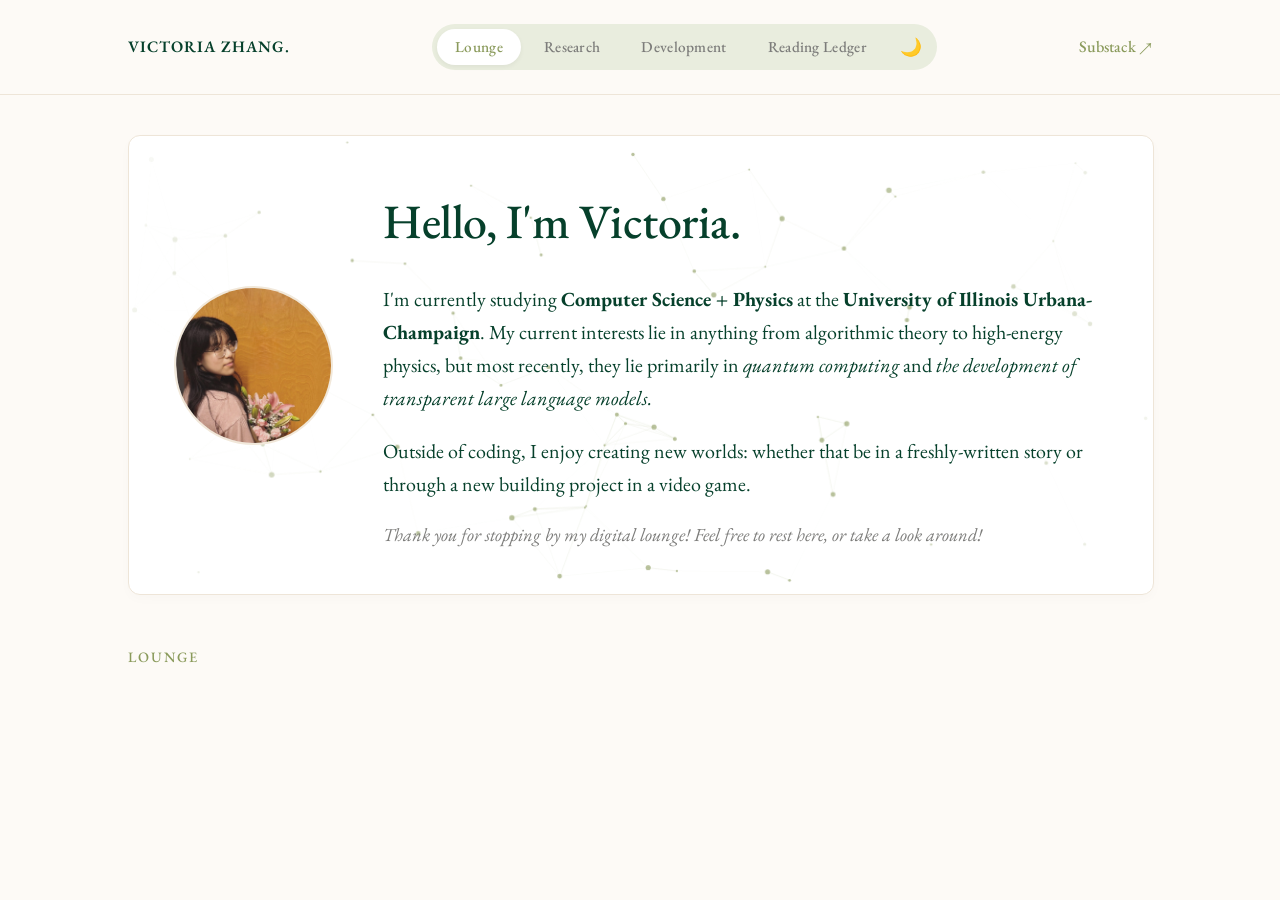
==== commit 70a1b529: "night mode profile" ====
--- a/index2.html
+++ b/index2.html
@@ -34,7 +34,8 @@
                 
                 <header class="profile-header">
                     <div class="profile-container">
-                        <img src="portrait.jpg" alt="Portrait" class="profile-image">
+                        <img src="portrait.jpg" alt="Portrait" class="profile-image light-profile-img">
+                        <img src="portrait-dark.jpg" alt="Dark Portrait" class="profile-image dark-profile-img">
                         <div class="profile-text">
                             <h1>Hello, I'm Victoria. </h1>
                             <p>I'm currently studying <b>Computer Science + Physics</b> at the <b>University of Illinois
--- a/stylee.css
+++ b/stylee.css
@@ -1,4 +1,8 @@
-/* --- DARK MODE THEME --- */
+/* ==========================================================================
+   1. COLOR PALETTES & GLOBAL DESIGN VARIABLES
+   ========================================================================== */
+
+/* Dark Mode Theme — Triggers when body has .dark-mode class */
 body.dark-mode {
     --bg: #1a1a1c;           /* Deep Charcoal */
     --card: #242426;         /* Match Spotify Dark */
@@ -9,21 +13,7 @@
     --border: #38383a;       
 }
 
-/* Specific styling for the toggle button */
-.theme-btn {
-    border: none;
-    background: none;
-    cursor: pointer;
-    font-size: 1.1rem;
-    padding: 0 10px;
-    color: var(--text-muted);
-    transition: color 0.4s ease;
-}
-
-.theme-btn:hover {
-    color: var(--accent);
-}
-
+/* Light Mode Baseline Theme Defaults */
 :root {
     --bg: #fdfaf6;           /* Warm Paper White */
     --card: #ffffff;
@@ -34,7 +24,9 @@
     --radius: 12px;
 }
 
-/* --- GLOBAL FUNDAMENTALS --- */
+/* ==========================================================================
+   2. GLOBAL SETUP & TYPOGRAPHY
+   ========================================================================== */
 body {
     font-family: 'Inter', sans-serif;
     background-color: var(--bg);
@@ -49,7 +41,9 @@
     font-weight: 500;
 }
 
-/* --- NAVIGATION --- */
+/* ==========================================================================
+   3. NAVIGATION HEADER & TABS
+   ========================================================================== */
 nav {
     display: flex;
     justify-content: space-between;
@@ -84,7 +78,10 @@
     padding: 8px 18px;
     border-radius: 20px;
     cursor: pointer;
-    font-size: 0.85rem;
+    font-family: 'EB Garamond', serif; /* Matched to site header serif styling */
+    font-size: 0.95rem;
+    font-weight: 500;
+    letter-spacing: 0.3px;
     color: var(--text-muted);
     transition: background-color 0.3s ease, color 0.3s ease;
 }
@@ -95,15 +92,59 @@
     box-shadow: 0 2px 5px rgba(0,0,0,0.05);
 }
 
+.theme-btn {
+    border: none;
+    background: none;
+    cursor: pointer;
+    font-size: 1.1rem;
+    padding: 0 10px;
+    color: var(--text-muted);
+    transition: color 0.4s ease;
+}
+
+.theme-btn:hover {
+    color: var(--accent);
+}
+
 .substack-link {
     text-decoration: none;
     color: var(--accent);
-    font-size: 0.9rem;
+    font-family: 'EB Garamond', serif; /* Matched to tabs font */
+    font-size: 1rem;
     font-weight: 500;
     transition: color 0.3s ease;
 }
 
-/* --- BOX ARCHITECTURE & CREATIVE MOTION LIFT --- */
+/* ==========================================================================
+   4. CONTENT LAYOUT, SECTIONS & TIMELINE CARDS
+   ========================================================================== */
+main { 
+    padding: 40px 10% 100px 10%; 
+}
+
+.tab-content { 
+    display: none; 
+    animation: fadeIn 0.6s ease; 
+}
+
+.tab-content.active { 
+    display: block; 
+}
+
+@keyframes fadeIn { 
+    from { opacity: 0; transform: translateY(8px); } 
+    to { opacity: 1; transform: translateY(0); } 
+}
+
+.section-title { 
+    font-size: 0.9rem; 
+    text-transform: uppercase; 
+    letter-spacing: 2px; 
+    margin-bottom: 40px; 
+    color: var(--accent); 
+}
+
+/* Uniform structural styles for content containers */
 .project-card, .bento-item, .quote-box {
     box-shadow: 0 4px 12px rgba(6, 64, 43, 0.03);
     background-color: var(--card) !important; 
@@ -120,25 +161,71 @@
     box-sizing: border-box;
 }
 
-/* Luxury micro-spring expansion hover details */
+/* Smooth spring micro-interactions */
 .project-card:hover, .bento-item:hover {
     transform: translateY(-5px) scale(1.005);
     box-shadow: 0 12px 24px rgba(6, 64, 43, 0.06);
     border-color: var(--accent) !important;
 }
 
-/* --- TAB CONTENT LOGIC --- */
-main { padding: 40px 10% 100px 10%; }
-.tab-content { display: none; animation: fadeIn 0.6s ease; }
-.tab-content.active { display: block; }
-
-@keyframes fadeIn { 
-    from { opacity: 0; transform: translateY(8px); } 
-    to { opacity: 1; transform: translateY(0); } 
-}
-
-/* ==========================================================================
-   LOUNGE EXTRACTION: HERO FRAME ARCHITECTURE
+.project-card {
+    margin-bottom: 24px;
+}
+
+.project-card h3 { 
+    font-size: 2rem; 
+    margin: 0.5rem 0; 
+    font-style: italic; 
+}
+
+.entry-date { 
+    font-family: 'Inter', sans-serif; 
+    font-size: 0.75rem; 
+    color: var(--text-muted); 
+}
+
+/* Color overrides mapping to global text-main settings */
+.bento-item h3, 
+.bento-item p, 
+.bento-list li, 
+.quote,
+.project-card h3,
+.project-card p {
+    color: var(--text-main) !important; 
+}
+
+.quote-box { 
+    background-color: var(--card) !important; 
+    justify-content: center; 
+}
+
+cite { 
+    font-size: 0.85rem; 
+    color: var(--text-muted); 
+    font-style: normal; 
+    text-transform: uppercase; 
+    letter-spacing: 1px; 
+}
+
+/* Technical Skill Tags Layout */
+.tech-tags { 
+    display: flex; 
+    gap: 8px; 
+    margin-top: 1.5rem; 
+}
+
+.tag {
+    background: var(--accent-light);
+    color: var(--accent);
+    padding: 5px 15px;
+    border-radius: 50px;
+    font-size: 0.75rem;
+    font-weight: 500;
+    transition: background-color 0.3s ease, color 0.3s ease;
+}
+
+/* ==========================================================================
+   5. LOUNGE TAB SPECIFIC: HERO FRAME & DUAL PORTRAITS
    ========================================================================== */
 .profile-hero-frame {
     position: relative;
@@ -152,7 +239,6 @@
     transition: background-color 0.4s ease, border-color 0.4s ease;
 }
 
-/* Bounds the simulation cleanly to the frame profile interior */
 #physics-canvas {
     position: absolute;
     top: 0;
@@ -160,16 +246,14 @@
     width: 100%;
     height: 100%;
     z-index: 1;
-    pointer-events: none; /* Mouse passes straight down to parent frame hook listeners */
-    
-    /* Creative Detail: Fades the canvas edges using CSS gradients so it dissolves cleanly */
+    pointer-events: none; 
     mask-image: radial-gradient(circle at center, white 50%, transparent 100%);
     -webkit-mask-image: radial-gradient(circle at center, white 50%, transparent 100%);
 }
 
 .profile-header {
     position: relative;
-    z-index: 2; /* Sits text layers explicitly clear above particles */
+    z-index: 2; 
     padding: 45px;
     margin: 0;
     border-bottom: none;
@@ -181,10 +265,24 @@
     gap: 50px; 
 }
 
+/* Alternate Profile Image Visibility Engine Setup */
+.dark-profile-img {
+    display: none !important;
+}
+
+/* 2. When Dark Mode is triggered, hide the light image and show the dark image */
+body.dark-mode .light-profile-img {
+    display: none !important;
+}
+
+body.dark-mode .dark-profile-img {
+    display: block !important;
+}
+
 .profile-image { 
     width: 155px; 
     height: 155px; 
-    border-radius: 50%; /* Geometric circle break looks incredibly premium */
+    border-radius: 50%; /* Reverted back to the organic circular layout symmetry */
     object-fit: cover; 
     filter: grayscale(12%) sepia(6%);
     border: 2px solid var(--border, #eee5d8);
@@ -192,7 +290,7 @@
 }
 
 .profile-hero-frame:hover .profile-image {
-    transform: scale(1.04) rotate(1deg);
+    transform: scale(1.03) rotate(1deg);
 }
 
 body.dark-mode .profile-image {
@@ -222,98 +320,44 @@
     margin-bottom: 0;
 }
 
-/* --- SECTIONS & CARDS --- */
-.section-title { font-size: 0.9rem; text-transform: uppercase; letter-spacing: 2px; margin-bottom: 40px; color: var(--accent); }
-
-.project-card {
-    background: var(--card);
-    padding: 2.5rem;
-    border-radius: var(--radius);
-    border: 1px solid #eee5d8;
-    margin-bottom: 24px;
-}
-
-.project-card:hover { transform: translateX(5px) scale(1.002); border-color: var(--accent); }
-.project-card h3 { font-size: 2rem; margin: 0.5rem 0; font-style: italic; }
-.entry-date { font-family: 'Inter', sans-serif; font-size: 0.75rem; color: var(--text-muted); }
-
-/* Updated font colors for Sage Green theme */
-.bento-item h3, 
-.bento-item p, 
-.bento-list li, 
-.quote,
-.project-card h3,
-.project-card p {
-    color: var(--text-main) !important; 
-}
-
-/* Ensure the quote box uses the uniform white background */
-.quote-box { 
-    background-color: var(--card) !important; 
-    justify-content: center; 
-}
-
-/* Update cite color */
-cite { 
-    font-size: 0.85rem; 
-    color: var(--text-muted); 
-    font-style: normal; 
-    text-transform: uppercase; 
-    letter-spacing: 1px; 
-}
-
-/* --- TECH TAGS --- */
-.tech-tags { display: flex; gap: 8px; margin-top: 1.5rem; }
-.tag {
-    background: var(--accent-light);
-    color: var(--accent);
-    padding: 5px 15px;
-    border-radius: 50px;
+/* --- AMBIENT SIMULATION SCREEN CONFIG --- */
+.simulation-container {
+    position: relative;
+    width: 100%;
+    height: 380px;
+    padding: 0 !important; 
+    overflow: hidden;
+    background: transparent;
+}
+
+#physics-canvas-fallback {
+    width: 100%;
+    height: 100%;
+    display: block;
+    background-color: transparent;
+}
+
+.simulation-instructions {
+    position: absolute;
+    top: 20px;
+    left: 25px;
     font-size: 0.75rem;
-    font-weight: 500;
-    transition: background-color 0.3s ease, color 0.3s ease;
-}
-
-/* --- BENTO BOXES --- */
-.bento-container {
-    display: grid;
-    grid-template-columns: repeat(3, 1fr);
-    grid-auto-rows: minmax(min-content, auto);
-    gap: 20px;
-    width: 100%;
-    align-items: start;
-}
-
-.bento-illustration {
-    width: 100%;            
-    height: auto;         
-    object-fit: contain;    
-    margin-top: 10px;
-    margin-bottom: 15px;
-    display: block;
-}
-
-.wide { grid-column: span 2; }
-.tall { grid-row: span 2; }
-
-.bento-list { list-style: none; padding: 0; margin-top: 15px; }
-.bento-list li { font-family: 'EB Garamond', serif; font-size: 1.2rem; margin-bottom: 8px; }
-
-/* QUOTES */
-.quote-box { background: #242426; justify-content: center; } 
-.quote { font-family: 'EB Garamond', serif; font-size: 1.5rem; font-style: italic; margin-bottom: 10px; color: #4a4a48; }
-
-/* --- RESPONSIVE --- */
-@media (max-width: 768px) {
-    .profile-container { flex-direction: column; align-items: center; text-align: center; gap: 25px; }
-    .profile-header { padding: 30px 20px; }
-    nav { flex-direction: column; gap: 15px; padding: 1rem 5%; }
-    .bento-container { grid-template-columns: 1fr; }
-    .wide { grid-column: span 1; }
-    .profile-text h1 { font-size: 2.5rem; }
-}
-
-/* --- PROJECT CARD IMPROVEMENTS --- */
+    font-family: 'Inter', sans-serif;
+    color: var(--text-muted);
+    letter-spacing: 1px;
+    text-transform: uppercase;
+    pointer-events: none;
+    opacity: 0.5;
+    transition: opacity 0.3s ease;
+}
+
+.simulation-container:hover .simulation-instructions {
+    opacity: 0.9;
+}
+
+/* ==========================================================================
+   6. DEVELOPMENT LOG PREVIEW SCREENSHOT ENGINE
+   ========================================================================== */
 .project-header {
     display: flex;
     justify-content: space-between;
@@ -354,7 +398,9 @@
     filter: brightness(0.85);
 }
 
-/* --- BENTO THOUGHT GRID --- */
+/* ==========================================================================
+   7. READING LEDGER CRITIQUE BENTO BOX MASONRY GRID
+   ========================================================================== */
 .bento-thought-grid {
     display: grid;
     grid-template-columns: repeat(3, 1fr);
@@ -426,7 +472,9 @@
     margin: 15px 0;
 }
 
-.thought-content { width: 100%; }
+.thought-content { 
+    width: 100%; 
+}
 
 .review-paragraph {
     font-family: 'Inter', sans-serif;
@@ -437,7 +485,9 @@
     margin-bottom: 16px;
 }
 
-.review-paragraph:last-child { margin-bottom: 0; }
+.review-paragraph:last-child { 
+    margin-bottom: 0; 
+}
 
 .thought-inline-img {
     width: 100%;
@@ -476,12 +526,46 @@
 body.dark-mode .thought-card { background-color: #242426 !important; }
 body.dark-mode .note-thick { border-left-color: var(--accent) !important; }
 
+/* Static Bento Legacy Layout Remnants mapping */
+.bento-container {
+    display: grid;
+    grid-template-columns: repeat(3, 1fr);
+    grid-auto-rows: minmax(min-content, auto);
+    gap: 20px;
+    width: 100%;
+    align-items: start;
+}
+
+.bento-illustration {
+    width: 100%;            
+    height: auto;         
+    object-fit: contain;    
+    margin-top: 10px;
+    margin-bottom: 15px;
+    display: block;
+}
+
+.wide { grid-column: span 2; }
+.tall { grid-row: span 2; }
+
+.bento-list { list-style: none; padding: 0; margin-top: 15px; }
+.bento-list li { font-family: 'EB Garamond', serif; font-size: 1.2rem; margin-bottom: 8px; }
+.quote { font-family: 'EB Garamond', serif; font-size: 1.5rem; font-style: italic; margin-bottom: 10px; color: #4a4a48; }
+
+/* ==========================================================================
+   8. MEDIA QUERIES & RESPONSIVE SCALING OVERRIDES
+   ========================================================================== */
 @media (max-width: 1024px) {
     .bento-thought-grid { grid-template-columns: repeat(2, 1fr); }
 }
 
 @media (max-width: 768px) {
+    .profile-container { flex-direction: column; align-items: center; text-align: center; gap: 25px; }
+    .profile-header { padding: 30px 20px; }
+    nav { flex-direction: column; gap: 15px; padding: 1rem 5%; }
     .bento-thought-grid { grid-template-columns: 1fr; }
-    .bento-wide, .bento-tall { grid-column: span 1; grid-row: span 1; }
+    .bento-container { grid-template-columns: 1fr; }
+    .bento-wide, .bento-tall, .wide, .tall { grid-column: span 1; grid-row: span 1; }
     .bento-image-only { height: 200px; }
+    .profile-text h1 { font-size: 2.5rem; }
 }
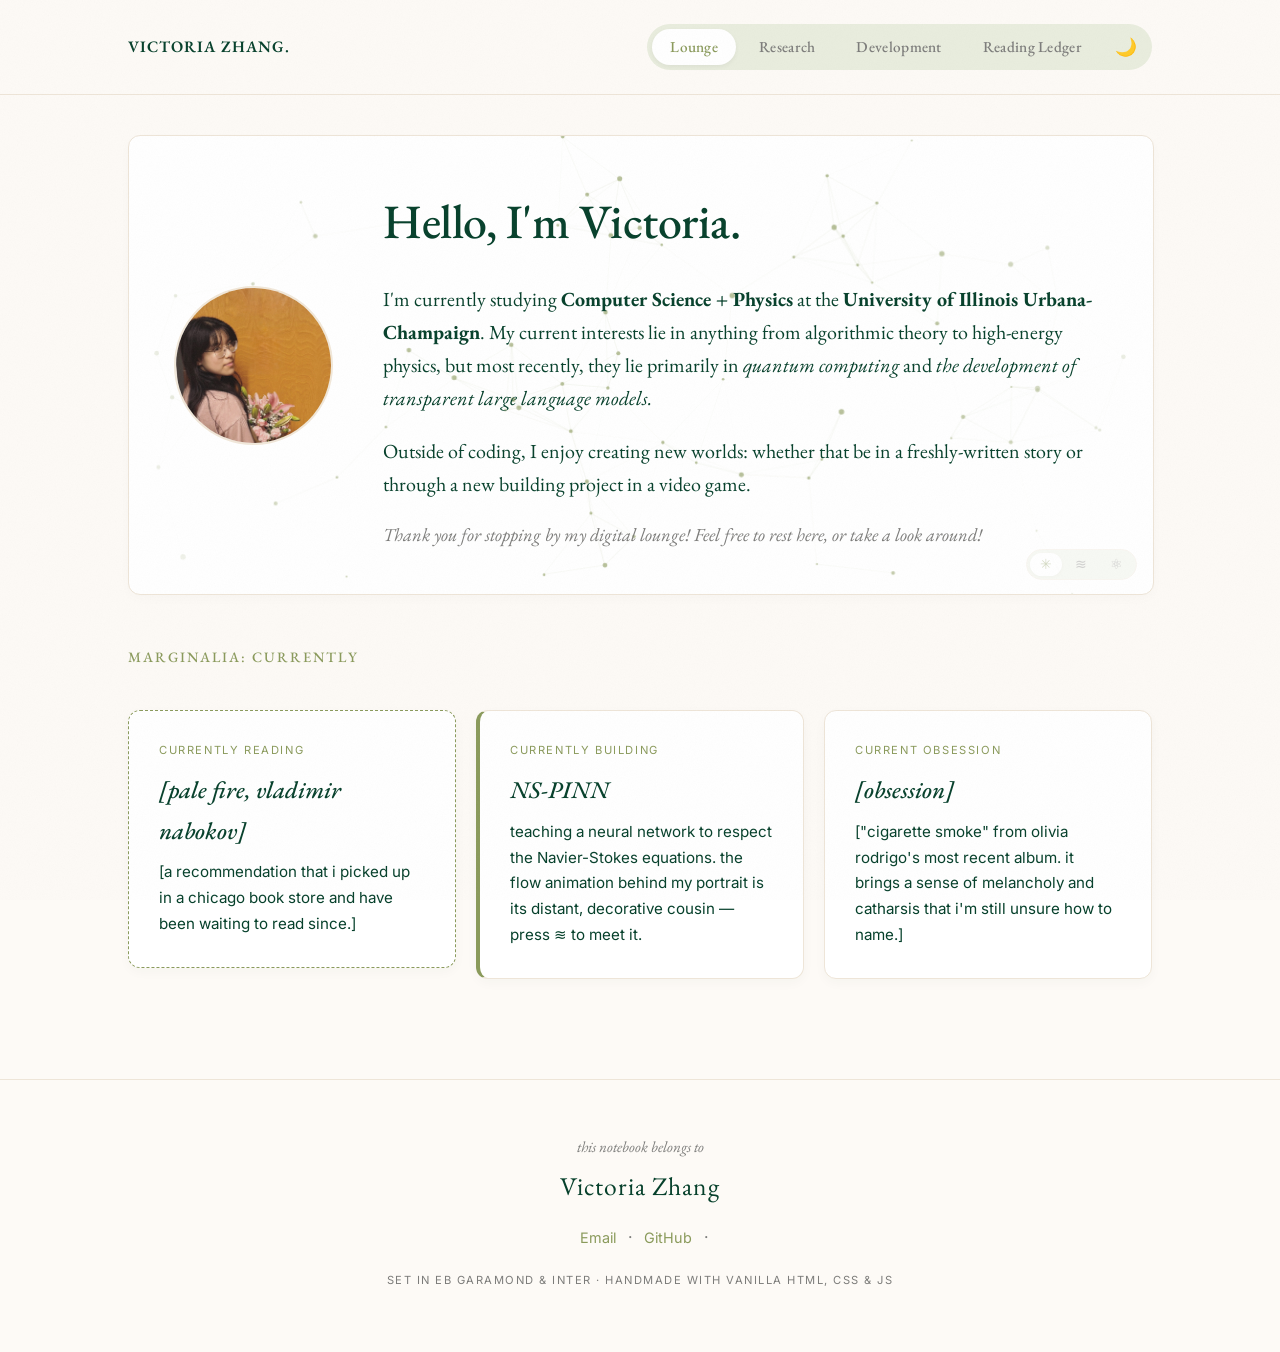
==== commit 1227af5c: "changes to style" ====
--- a/index2.html
+++ b/index2.html
@@ -6,7 +6,7 @@
     <meta name="viewport" content="width=device-width, initial-scale=1.0">
     <title>Victoria Zhang | Digital Ledger</title>
     <link rel="icon" type="image/png" href="icon.png">
-    <link rel="stylesheet" href="stylee.css">
+    <link rel="stylesheet" href="style.css">
     <link
         href="https://fonts.googleapis.com/css2?family=EB+Garamond:ital,wght@0,400;0,600;1,400&family=Inter:wght@400;500&display=swap"
         rel="stylesheet">
@@ -17,21 +17,21 @@
     <nav>
         <div class="logo">VICTORIA ZHANG.</div>
         <div class="tab-controls">
-            <button class="tab-btn active" onclick="openTab('personal')">Lounge</button>
-            <button class="tab-btn" onclick="openTab('research')">Research</button>
-            <button class="tab-btn" onclick="openTab('dev')">Development</button>
-            <button class="tab-btn" onclick="openTab('writing')">Reading Ledger</button>
-            <button id="theme-toggle" class="theme-btn" onclick="toggleTheme()">🌙</button>
+            <button class="tab-btn active" data-tab="personal">Lounge</button>
+            <button class="tab-btn" data-tab="research">Research</button>
+            <button class="tab-btn" data-tab="dev">Development</button>
+            <button class="tab-btn" data-tab="writing">Reading Ledger</button>
+            <button id="theme-toggle" class="theme-btn">🌙</button>
         </div>
-        <a href="https://victoriiz.substack.com" target="_blank" class="substack-link">Substack ↗</a>
     </nav>
 
     <main>
+        <!-- ============================ LOUNGE ============================ -->
         <section id="personal" class="tab-content active">
-            
+
             <div class="profile-hero-frame">
                 <canvas id="physics-canvas"></canvas>
-                
+
                 <header class="profile-header">
                     <div class="profile-container">
                         <img src="portrait.jpg" alt="Portrait" class="profile-image light-profile-img">
@@ -49,17 +49,69 @@
                         </div>
                     </div>
                 </header>
-            </div>
-            
-            <h2 class="section-title">Lounge</h2>
+
+                <!-- Ambient simulation switcher: constellation / cavity flow / quantum scars -->
+                <div class="sim-switcher" aria-label="ambient simulation switcher">
+                    <button class="sim-btn" data-sim="constellation" title="constellation — connected particles">✳</button>
+                    <button class="sim-btn" data-sim="flow" title="cavity flow — streamlines from my Navier-Stokes PINN">≋</button>
+                    <button class="sim-btn" data-sim="scars" title="quantum scars — Z₂ revivals in the PXP chain (click to measure!)">⚛</button>
+                </div>
+            </div>
+
+            <h2 class="section-title">Marginalia: Currently</h2>
+
+            <div class="bento-container lounge-grid">
+
+                <!-- TODO: swap in whatever you're actually reading right now -->
+                <div class="bento-item note-dashed">
+                    <span class="lounge-label">currently reading</span>
+                    <h3>[pale fire, vladimir nabokov]</h3>
+                    <p>[a recommendation that i picked up in a chicago book store and have been waiting to read since.]</p>
+                </div>
+
+                <div class="bento-item note-thick">
+                    <span class="lounge-label">currently building</span>
+                    <h3>NS-PINN</h3>
+                    <p>teaching a neural network to respect the Navier-Stokes equations. the flow animation
+                        behind my portrait is its distant, decorative cousin — press ≋ to meet it.</p>
+                </div>
+
+                <!-- TODO: rotate this whenever the obsession rotates -->
+                <div class="bento-item note-solid">
+                    <span class="lounge-label">current obsession</span>
+                    <h3>[obsession]</h3>
+                    <p>["cigarette smoke" from olivia rodrigo's most recent album. it brings a sense of melancholy and catharsis that i'm still unsure how to name.]</p>
+                </div>
+
+                <!-- TODO: replace placeholder text; add screenshots of builds or a story fragment.
+                     For images: <img src="..." class="bento-illustration" alt="..."> -->
+                <!-- <div class="bento-item wide note-dashed">
+                    <span class="lounge-label">from the worldbuilding desk</span>
+                    <h3>Worlds under construction</h3>
+                    <p>[loading...]</p>
+                </div> -->
+
+            </div>
         </section>
 
+        <!-- ============================ RESEARCH ============================ -->
         <section id="research" class="tab-content">
             <h2 class="section-title">Laboratory Journal: Research Entries</h2>
-
-            <div class="project-card">
+            
+            <div class="project-card">
+                <span class="entry-num">entry 05</span>
+                <span class="entry-date">Jun 2026 — Present </span>
+                <h3>Quantum Information Science @ National Center for Supercomputing Applications </h3>
+                <p>Empiricallly validating benchmarks for rare event simulation, experimenting with quantum variational importance sampling for GPU cluster load scheduling problems. As part of the DREU-QIS program, funded and supported by the Computing Research Association and the National Science Foundation, and mentored by Dr. Phuong Cao and Dr. R. Srikant. </p>
+                <div class="tech-tags">
+                    <span class="tag">Quantum Computing </span> <span class="tag">Optimization </span> <span class="tag">Python </span>
+                </div>
+            </div>
+
+            <div class="project-card">
+                <span class="entry-num">entry 04</span>
                 <span class="entry-date">Sep 2025 — Present </span>
-                <h3>Entry 04: Large Language Models @ Crowd Dynamics Lab </h3>
+                <h3>Large Language Models @ Crowd Dynamics Lab </h3>
                 <p>Currently conducting research on fine-tuning and optimizing large language models for specialized
                     fields at the Siebel School of Computing and Data Science. Working with graduate student Agam Goyal
                     under the mentorship of Professor Hari Sundaram. Stay tuned for updates! </p>
@@ -69,8 +121,9 @@
             </div>
 
             <div class="project-card">
+                <span class="entry-num">entry 03</span>
                 <span class="entry-date">Sep 2024 — Jun 2025</span>
-                <h3>Entry 03: Quantum Many-Body Scars @ TJHSST Quantum Optics Lab/Virginia Tech</h3>
+                <h3>Quantum Many-Body Scars @ TJHSST Quantum Optics Lab/Virginia Tech</h3>
                 <p>Analyzed entanglement entropy in the PXP model; utilized numerical simulations and analytical methods
                     to characterize ergodicity breaking and anomalous entanglement patterns in scarred Hamiltonians.
                     Leveraged translation and reflection symmetries to optimize performance by more than double, scaling
@@ -82,8 +135,9 @@
             </div>
 
             <div class="project-card">
+                <span class="entry-num">entry 02</span>
                 <span class="entry-date">Jun 2024 — Sep 2025</span>
-                <h3>Entry 02: Spatial Transcriptomics Machine Learning Analysis @ Levy Lab, Dartmouth Hitchcock Medical Center</h3>
+                <h3>Spatial Transcriptomics Machine Learning Analysis @ Levy Lab, Dartmouth Hitchcock Medical Center</h3>
                 <p>Created one of the first spatially-informed aging clocks using synthetic spatial transcriptomics data
                     and a custom convolutional neural network (CNN). Combined gene expression with spatial data to model
                     age acceleration (R² = 0.86). Performed cell clustering, marker gene analysis, and cell-type
@@ -95,8 +149,9 @@
             </div>
 
             <div class="project-card">
+                <span class="entry-num">entry 01</span>
                 <span class="entry-date">Jun 2023 — Sep 2024</span>
-                <h3>Entry 01: DNA Methylation Photoaging Clock @ Levy Lab, Dartmouth Hitchcock Medical Center</h3>
+                <h3>DNA Methylation Photoaging Clock @ Levy Lab, Dartmouth Hitchcock Medical Center</h3>
                 <p>Built a DNAm–based model to predict biological age and study UV-induced skin aging. Used elastic-net
                     regression, feature selection, and 50-fold cross-validation to train an accurate aging clock (R² =
                     0.953). Explored links between age acceleration and solar damage using statistical tests.</p>
@@ -106,10 +161,12 @@
             </div>
         </section>
 
+        <!-- ============================ DEVELOPMENT ============================ -->
         <section id="dev" class="tab-content">
             <h2 class="section-title">Engineering Logs: Technical Builds</h2>
 
             <div class="project-card">
+                <span class="entry-num">log 05</span>
                 <div class="project-header">
                     <span class="entry-date">May 2026</span>
                     <a href="https://github.com/victoriiz/navier-stokes-pinn" target="_blank"
@@ -127,6 +184,7 @@
             </div>
 
             <div class="project-card">
+                <span class="entry-num">log 04</span>
                 <div class="project-header">
                     <span class="entry-date">Oct 2025</span>
                     <a href="https://github.com/victoriiz/hackharvard-25" target="_blank"
@@ -141,6 +199,7 @@
             </div>
 
             <div class="project-card">
+                <span class="entry-num">log 03</span>
                 <div class="project-header">
                     <span class="entry-date"> Sep 2025</span>
                     <a href="https://github.com/victoriiz/hackmit_music" target="_blank"
@@ -155,6 +214,7 @@
             </div>
 
             <div class="project-card">
+                <span class="entry-num">log 02</span>
                 <div class="project-header">
                     <span class="entry-date">Jan 2025</span>
                     <a href="https://github.com/victoriiz/q2-adapative-branching" target="_blank"
@@ -171,6 +231,7 @@
             </div>
 
             <div class="project-card">
+                <span class="entry-num">log 01</span>
                 <span class="entry-date">Apr 2024 </span>
                 <h3>Mathworks Math Modeling (M3) Challenge: Addressing Homelessness</h3>
                 <p>M3 Challenge Runner Up (top 0.3% out of 650+ entries); utilized logistic regression and VAR
@@ -183,6 +244,7 @@
             </div>
         </section>
 
+        <!-- ============================ READING LEDGER ============================ -->
         <section id="writing" class="tab-content">
             <h2 class="section-title">Reading Ledger</h2>
 
@@ -198,7 +260,7 @@
                     <div class="thought-content">
                         <img src="icon.png" class="thought-inline-img" alt="Visual Fragment">
 
-                        <p class="review-paragraph">i hesitated to rate this book—to even go on reading past a certain
+                        <p class="review-paragraph has-dropcap">i hesitated to rate this book—to even go on reading past a certain
                             point—because of how little connection I felt. yes, I could nod in agreement, let a few
                             tears escape out of sympathy, bring a hand up to my face in horror, but I couldn't get rid
                             of the awful sense of superficiality it all felt to me. it is discomfort, to read so
@@ -224,7 +286,7 @@
                     <h3>Cold Enough for Snow — Jessica Au</h3>
 
                     <div class="thought-content">
-                        <p class="review-paragraph">wow. for such a short novel, it sure did take me a long time to
+                        <p class="review-paragraph has-dropcap">wow. for such a short novel, it sure did take me a long time to
                             finish. or really, it was because I read it in bits and pieces, reading on bus rides, during
                             passing periods between classes, or on weekend mornings when I felt too lazy to get out of
                             bed. I think I am glad for this. this is not a book meant to be rushed through in a sitting.
@@ -257,9 +319,11 @@
                     <h3>I Who Have Never Known Men — Jacqueline Harpman</h3>
 
                     <div class="thought-content">
-                        <img src="icon.png" class="thought-inline-img" alt="Visual Fragment">
-
-                        <p class="review-paragraph"><span class="spoiler-tag">**spoiler alert**</span> it is without a
+                        <!-- <img src="icon.png" class="thought-inline-img" alt="Visual Fragment"> -->
+
+                        <p class="spoiler-note">** spoiler alert **</p>
+
+                        <p class="review-paragraph has-dropcap">it is without a
                             doubt due to the curious, almost detached storytelling of the narrator that this book read
                             so peacefully, even when describing tragedy. However, oblivious as the narrator may have
                             been in the first half of the book, she did not lack sympathy—and it was endlessly
@@ -292,191 +356,22 @@
 
     </main>
 
-    <script>
-        function openTab(tabName) {
-            const contents = document.querySelectorAll('.tab-content');
-            contents.forEach(content => content.classList.remove('active'));
-
-            const buttons = document.querySelectorAll('.tab-btn');
-            buttons.forEach(btn => btn.classList.remove('active'));
-
-            document.getElementById(tabName).classList.add('active');
-            event.currentTarget.classList.add('active');
-
-            window.scrollTo(0, 0);
-
-            // Re-size canvas context when rendering active lounge container
-            if (tabName === 'personal') {
-                resizeCanvas();
-            }
-        }
-
-        function toggleTheme() {
-            const body = document.body;
-            const themeToggleBtn = document.getElementById('theme-toggle');
-            body.classList.toggle('dark-mode');
-
-            if (body.classList.contains('dark-mode')) {
-                localStorage.setItem('theme', 'dark');
-                themeToggleBtn.textContent = '☀️';
-            } else {
-                localStorage.setItem('theme', 'light');
-                themeToggleBtn.textContent = '🌙';
-            }
-        }
-
-        window.onload = function () {
-            const savedTheme = localStorage.getItem('theme');
-            if (savedTheme === 'dark') {
-                document.body.classList.add('dark-mode');
-                document.getElementById('theme-toggle').textContent = '☀️';
-            }
-            resizeCanvas();
-            animateSimulation();
-        };
-
-        // --- AMBIENT PHYSICS ENGINE (STRICTLY FRAME BOUND) ---
-        const canvas = document.getElementById('physics-canvas');
-        const ctx = canvas.getContext('2d');
-        let particlesArray = [];
-        const CONNECTION_DISTANCE = 110;
-
-        const mouse = {
-            x: null,
-            y: null,
-            radius: 140
-        };
-
-        // Track user interaction inside the bounding box profile frame
-        const frame = document.querySelector('.profile-hero-frame');
-
-        frame.addEventListener('mousemove', (event) => {
-            const rect = canvas.getBoundingClientRect();
-            mouse.x = event.clientX - rect.left;
-            mouse.y = event.clientY - rect.top;
-        });
-
-        frame.addEventListener('mouseleave', () => {
-            mouse.x = null;
-            mouse.y = null;
-        });
-
-        frame.addEventListener('click', () => {
-            particlesArray.forEach(p => {
-                p.vx += (Math.random() - 0.5) * 16;
-                p.vy += (Math.random() - 0.5) * 16;
-            });
-        });
-
-        function resizeCanvas() {
-            const parentFrame = document.querySelector('.profile-hero-frame');
-            if(parentFrame) {
-                canvas.width = parentFrame.offsetWidth;
-                canvas.height = parentFrame.offsetHeight;
-                initSimulation();
-            }
-        }
-        
-        window.addEventListener('resize', () => {
-            if (document.getElementById('personal').classList.contains('active')) {
-                resizeCanvas();
-            }
-        });
-
-        class Particle {
-            constructor(x, y) {
-                this.x = x;
-                this.y = y;
-                this.size = Math.random() * 2 + 0.8;
-                this.vx = (Math.random() - 0.5) * 0.9;
-                this.vy = (Math.random() - 0.5) * 0.9;
-                this.density = (Math.random() * 25) + 12;
-            }
-
-            draw(color) {
-                ctx.beginPath();
-                ctx.arc(this.x, this.y, this.size, 0, Math.PI * 2);
-                ctx.fillStyle = color;
-                ctx.fill();
-            }
-
-            update() {
-                this.x += this.vx;
-                this.y += this.vy;
-
-                if (this.x < 0 || this.x > canvas.width) this.vx *= -1;
-                if (this.y < 0 || this.y > canvas.height) this.vy *= -1;
-
-                this.vx *= 0.993;
-                this.vy *= 0.993;
-
-                if (mouse.x !== null) {
-                    let dx = mouse.x - this.x;
-                    let dy = mouse.y - this.y;
-                    let distance = Math.hypot(dx, dy);
-
-                    if (distance < mouse.radius && distance > 0) {
-                        let force = (mouse.radius - distance) / mouse.radius;
-                        this.x -= (dx / distance) * force * this.density * 0.38;
-                        this.y -= (dy / distance) * force * this.density * 0.38;
-                    }
-                }
-            }
-        }
-
-        function initSimulation() {
-            particlesArray = [];
-            let numberOfParticles = Math.floor((canvas.width * canvas.height) / 6500);
-            for (let i = 0; i < numberOfParticles; i++) {
-                particlesArray.push(new Particle(
-                    Math.random() * canvas.width,
-                    Math.random() * canvas.height
-                ));
-            }
-        }
-
-        function drawConnections(accentColor) {
-            for (let i = 0; i < particlesArray.length; i++) {
-                for (let j = i + 1; j < particlesArray.length; j++) {
-                    const dx = particlesArray[i].x - particlesArray[j].x;
-                    const dy = particlesArray[i].y - particlesArray[j].y;
-                    const dist = Math.hypot(dx, dy);
-
-                    if (dist < CONNECTION_DISTANCE) {
-                        const opacity = (1 - dist / CONNECTION_DISTANCE) * 0.22;
-                        ctx.beginPath();
-                        ctx.moveTo(particlesArray[i].x, particlesArray[i].y);
-                        ctx.lineTo(particlesArray[j].x, particlesArray[j].y);
-                        ctx.strokeStyle = accentColor.replace(')', `, ${opacity})`).replace('rgb', 'rgba');
-                        ctx.lineWidth = 0.6;
-                        ctx.stroke();
-                    }
-                }
-            }
-        }
-
-        function animateSimulation() {
-            ctx.clearRect(0, 0, canvas.width, canvas.height);
-
-            const style = getComputedStyle(document.documentElement);
-            const accentHex = style.getPropertyValue('--accent').trim();
-
-            const r = parseInt(accentHex.slice(1, 3), 16);
-            const g = parseInt(accentHex.slice(3, 5), 16);
-            const b = parseInt(accentHex.slice(5, 7), 16);
-            const accentRgb = `rgb(${r}, ${g}, ${b})`;
-            const particleColor = `rgba(${r}, ${g}, ${b}, 0.6)`;
-
-            drawConnections(accentRgb);
-
-            particlesArray.forEach(particle => {
-                particle.update();
-                particle.draw(particleColor);
-            });
-
-            requestAnimationFrame(animateSimulation);
-        }
-    </script>
+    <!-- ============================ COLOPHON ============================ -->
+    <footer class="colophon">
+        <p class="colophon-line">this notebook belongs to</p>
+        <p class="colophon-name">Victoria Zhang</p>
+        <div class="colophon-links">
+            <!-- TODO: confirm these are the links/addresses you want public -->
+            <a href="mailto:vz8@illinois.edu">Email</a>
+            <span class="colophon-sep">·</span>
+            <a href="https://github.com/victoriiz" target="_blank">GitHub</a>
+            <span class="colophon-sep">·</span>
+            <!-- <a href="https://victoriiz.substack.com" target="_blank">Substack</a> -->
+        </div>
+        <p class="colophon-note">set in EB Garamond &amp; Inter · handmade with vanilla HTML, CSS &amp; JS</p>
+    </footer>
+
+    <script src="script.js" defer></script>
 </body>
 
 </html>
--- a/style.css
+++ b/style.css
@@ -0,0 +1,747 @@
+body.dark-mode {
+    --bg: #1a1a1c;           /* Deep Charcoal */
+    --card: #242426;         /* Match Spotify Dark */
+    --text-main: #e2e2e2;    /* Soft White */
+    --text-muted: #a0a0a5;   /* Gray */
+    --accent: #b19cd9;       /* Soft Lavender */
+    --accent-light: #2d2d30; 
+    --border: #38383a;       
+}
+ 
+/* Light Mode Baseline Theme Defaults — "Day Desk" */
+:root {
+    --bg: #fdfaf6;           /* Warm Paper White */
+    --card: #ffffff;
+    --text-main: #06402B;    /* Sage Green Deep */
+    --text-muted: #7c7c7a;
+    --accent: #8a9a5b;       /* Sage Green Accent */
+    --accent-light: #e9edde;
+    --border: #eee5d8;
+    --radius: 12px;
+}
+ 
+/* ==========================================================================
+   2. GLOBAL SETUP & TYPOGRAPHY
+   ========================================================================== */
+body {
+    font-family: 'Inter', sans-serif;
+    background-color: var(--bg);
+    color: var(--text-main);
+    margin: 0;
+    line-height: 1.7;
+    transition: background-color 0.4s ease, color 0.4s ease;
+}
+ 
+h1, h2, h3 {
+    font-family: 'EB Garamond', serif;
+    font-weight: 500;
+}
+ 
+/* Paper grain — a whisper of tooth over the whole page */
+body::after {
+    content: "";
+    position: fixed;
+    inset: 0;
+    pointer-events: none;
+    z-index: 2500;
+    opacity: 0.04;
+    background-image: url("data:image/svg+xml,%3Csvg xmlns='http://www.w3.org/2000/svg' width='300' height='300'%3E%3Cfilter id='n'%3E%3CfeTurbulence type='fractalNoise' baseFrequency='0.85' numOctaves='2' stitchTiles='stitch'/%3E%3CfeColorMatrix type='saturate' values='0'/%3E%3C/filter%3E%3Crect width='100%25' height='100%25' filter='url(%23n)'/%3E%3C/svg%3E");
+}
+ 
+body.dark-mode::after {
+    opacity: 0.055;
+}
+ 
+/* ==========================================================================
+   3. NAVIGATION HEADER & TABS
+   ========================================================================== */
+nav {
+    display: flex;
+    justify-content: space-between;
+    padding: 1.5rem 10%;
+    align-items: center;
+    border-bottom: 1px solid var(--border, #eee5d8);
+    position: sticky;
+    top: 0;
+    background: var(--bg);
+    z-index: 1000;
+    transition: background-color 0.4s ease, border-color 0.4s ease;
+}
+ 
+.logo {
+    font-family: 'EB Garamond', serif;
+    font-weight: 600;
+    letter-spacing: 1px;
+}
+ 
+.tab-controls {
+    display: flex;
+    gap: 5px;
+    background: var(--accent-light);
+    padding: 5px;
+    border-radius: 30px;
+    transition: background-color 0.4s ease;
+}
+ 
+.tab-btn {
+    border: none;
+    background: none;
+    padding: 8px 18px;
+    border-radius: 20px;
+    cursor: pointer;
+    font-family: 'EB Garamond', serif;
+    font-size: 0.95rem;
+    font-weight: 500;
+    letter-spacing: 0.3px;
+    color: var(--text-muted);
+    transition: background-color 0.3s ease, color 0.3s ease;
+}
+ 
+.tab-btn.active {
+    background: var(--card);
+    color: var(--accent);
+    box-shadow: 0 2px 5px rgba(0,0,0,0.05);
+}
+ 
+.theme-btn {
+    border: none;
+    background: none;
+    cursor: pointer;
+    font-size: 1.1rem;
+    padding: 0 10px;
+    color: var(--text-muted);
+    transition: color 0.4s ease;
+}
+ 
+.theme-btn:hover {
+    color: var(--accent);
+}
+ 
+.substack-link {
+    text-decoration: none;
+    color: var(--accent);
+    font-family: 'EB Garamond', serif;
+    font-size: 1rem;
+    font-weight: 500;
+    transition: color 0.3s ease;
+}
+ 
+/* ==========================================================================
+   4. CONTENT LAYOUT, SECTIONS & TIMELINE CARDS
+   ========================================================================== */
+main {
+    padding: 40px 10% 100px 10%;
+}
+ 
+.tab-content {
+    display: none;
+    animation: fadeIn 0.6s ease;
+}
+ 
+.tab-content.active {
+    display: block;
+}
+ 
+@keyframes fadeIn {
+    from { opacity: 0; transform: translateY(8px); }
+    to { opacity: 1; transform: translateY(0); }
+}
+ 
+.section-title {
+    font-size: 0.9rem;
+    text-transform: uppercase;
+    letter-spacing: 2px;
+    margin-bottom: 40px;
+    color: var(--accent);
+}
+ 
+/* Uniform structural styles for content containers */
+.project-card, .bento-item, .quote-box {
+    box-shadow: 0 4px 12px rgba(6, 64, 43, 0.03);
+    background-color: var(--card) !important;
+    border: 1px solid var(--border, #eee5d8) !important;
+    border-radius: var(--radius);
+    padding: 30px;
+    display: flex;
+    flex-direction: column;
+    justify-content: flex-start;
+    transition: transform 0.5s cubic-bezier(0.25, 1, 0.5, 1),
+                box-shadow 0.5s cubic-bezier(0.25, 1, 0.5, 1),
+                border-color 0.4s ease,
+                background-color 0.4s ease;
+    box-sizing: border-box;
+}
+ 
+/* Smooth spring micro-interactions */
+.project-card:hover, .bento-item:hover {
+    transform: translateY(-5px) scale(1.005);
+    box-shadow: 0 12px 24px rgba(6, 64, 43, 0.06);
+    border-color: var(--accent) !important;
+}
+ 
+.project-card {
+    margin-bottom: 24px;
+    position: relative; /* anchor for marginalia entry numbers */
+}
+ 
+.project-card h3 {
+    font-size: 2rem;
+    margin: 0.5rem 0;
+    font-style: italic;
+}
+ 
+/* Entry dates as ink stamps */
+.entry-date {
+    font-family: 'Inter', sans-serif;
+    font-size: 0.7rem;
+    color: var(--text-muted);
+    border: 1px solid var(--border, #eee5d8);
+    border-radius: 3px;
+    padding: 3px 9px;
+    display: inline-block;
+    text-transform: uppercase;
+    letter-spacing: 1.2px;
+    align-self: flex-start;
+    transition: border-color 0.4s ease;
+}
+ 
+.thought-header .entry-date {
+    align-self: auto;
+}
+ 
+/* Marginalia: entry/log numbers written in the notebook's gutter.
+   Inline label on normal screens, true margin note on wide ones. */
+.entry-num {
+    display: block;
+    font-family: 'EB Garamond', serif;
+    font-style: italic;
+    font-size: 0.95rem;
+    letter-spacing: 1px;
+    color: var(--accent);
+    margin-bottom: 8px;
+}
+ 
+@media (min-width: 1280px) {
+    .entry-num {
+        position: absolute;
+        left: -92px;
+        top: 34px;
+        width: 72px;
+        text-align: right;
+        margin: 0;
+        color: var(--text-muted);
+        font-size: 1rem;
+    }
+}
+ 
+/* Color overrides mapping to global text-main settings */
+.bento-item h3,
+.bento-item p,
+.bento-list li,
+.quote,
+.project-card h3,
+.project-card p {
+    color: var(--text-main) !important;
+}
+ 
+.quote-box {
+    background-color: var(--card) !important;
+    justify-content: center;
+}
+ 
+cite {
+    font-size: 0.85rem;
+    color: var(--text-muted);
+    font-style: normal;
+    text-transform: uppercase;
+    letter-spacing: 1px;
+}
+ 
+/* Technical Skill Tags Layout */
+.tech-tags {
+    display: flex;
+    gap: 8px;
+    margin-top: 1.5rem;
+}
+ 
+.tag {
+    background: var(--accent-light);
+    color: var(--accent);
+    padding: 5px 15px;
+    border-radius: 50px;
+    font-size: 0.75rem;
+    font-weight: 500;
+    transition: background-color 0.3s ease, color 0.3s ease;
+}
+ 
+/* ==========================================================================
+   5. LOUNGE TAB: HERO FRAME, DUAL PORTRAITS & SIM SWITCHER
+   ========================================================================== */
+.profile-hero-frame {
+    position: relative;
+    width: 100%;
+    border: 1px solid var(--border, #eee5d8) !important;
+    border-radius: var(--radius);
+    background-color: var(--card);
+    box-shadow: 0 4px 12px rgba(6, 64, 43, 0.02);
+    overflow: hidden;
+    margin-bottom: 50px;
+    transition: background-color 0.4s ease, border-color 0.4s ease;
+}
+ 
+#physics-canvas {
+    position: absolute;
+    top: 0;
+    left: 0;
+    width: 100%;
+    height: 100%;
+    z-index: 1;
+    pointer-events: none;
+    mask-image: radial-gradient(circle at center, white 50%, transparent 100%);
+    -webkit-mask-image: radial-gradient(circle at center, white 50%, transparent 100%);
+}
+ 
+.profile-header {
+    position: relative;
+    z-index: 2;
+    padding: 45px;
+    margin: 0;
+    border-bottom: none;
+}
+ 
+.profile-container {
+    display: flex;
+    align-items: center;
+    gap: 50px;
+}
+ 
+/* Ambient simulation switcher — a small instrument dial in the frame corner */
+.sim-switcher {
+    position: absolute;
+    bottom: 14px;
+    right: 16px;
+    z-index: 3;
+    display: flex;
+    gap: 3px;
+    background: var(--accent-light);
+    border: 1px solid var(--border, #eee5d8);
+    border-radius: 30px;
+    padding: 3px;
+    opacity: 0.35;
+    transition: opacity 0.3s ease, background-color 0.4s ease, border-color 0.4s ease;
+}
+ 
+.profile-hero-frame:hover .sim-switcher {
+    opacity: 1;
+}
+ 
+.sim-btn {
+    border: none;
+    background: none;
+    cursor: pointer;
+    font-size: 0.85rem;
+    line-height: 1;
+    padding: 5px 10px;
+    border-radius: 20px;
+    color: var(--text-muted);
+    transition: background-color 0.3s ease, color 0.3s ease;
+}
+ 
+.sim-btn.active {
+    background: var(--card);
+    color: var(--accent);
+    box-shadow: 0 1px 3px rgba(0,0,0,0.06);
+}
+ 
+/* Alternate Profile Image Visibility Engine Setup */
+.dark-profile-img {
+    display: none !important;
+}
+ 
+body.dark-mode .light-profile-img {
+    display: none !important;
+}
+ 
+body.dark-mode .dark-profile-img {
+    display: block !important;
+}
+ 
+.profile-image {
+    width: 155px;
+    height: 155px;
+    border-radius: 50%;
+    object-fit: cover;
+    filter: grayscale(12%) sepia(6%);
+    border: 2px solid var(--border, #eee5d8);
+    transition: transform 0.5s cubic-bezier(0.25, 1, 0.5, 1), filter 0.4s ease, border-color 0.4s ease;
+}
+ 
+.profile-hero-frame:hover .profile-image {
+    transform: scale(1.03) rotate(1deg);
+}
+ 
+body.dark-mode .profile-image {
+    filter: brightness(0.85) grayscale(8%);
+    border-color: var(--border);
+}
+ 
+.profile-text h1 {
+    font-size: 3rem;
+    margin: 0 0 1rem 0;
+    letter-spacing: -0.5px;
+}
+ 
+.profile-text p {
+    font-family: 'EB Garamond', serif;
+    font-size: 1.25rem;
+    max-width: 720px;
+    line-height: 1.65;
+    color: var(--text-main);
+    margin-bottom: 12px;
+}
+ 
+.profile-text .sign-off {
+    font-size: 1.15rem;
+    color: var(--text-muted);
+    font-style: italic;
+    margin-bottom: 0;
+}
+ 
+/* Lounge "currently" cells */
+.lounge-label {
+    font-family: 'Inter', sans-serif;
+    font-size: 0.7rem;
+    text-transform: uppercase;
+    letter-spacing: 1.6px;
+    color: var(--accent);
+}
+ 
+.lounge-grid .bento-item h3 {
+    font-size: 1.5rem;
+    font-style: italic;
+    margin: 10px 0 8px 0;
+}
+ 
+.lounge-grid .bento-item p {
+    font-size: 0.95rem;
+    margin: 0;
+}
+ 
+/* --- AMBIENT SIMULATION SCREEN CONFIG --- */
+.simulation-container {
+    position: relative;
+    width: 100%;
+    height: 380px;
+    padding: 0 !important;
+    overflow: hidden;
+    background: transparent;
+}
+ 
+#physics-canvas-fallback {
+    width: 100%;
+    height: 100%;
+    display: block;
+    background-color: transparent;
+}
+ 
+.simulation-instructions {
+    position: absolute;
+    top: 20px;
+    left: 25px;
+    font-size: 0.75rem;
+    font-family: 'Inter', sans-serif;
+    color: var(--text-muted);
+    letter-spacing: 1px;
+    text-transform: uppercase;
+    pointer-events: none;
+    opacity: 0.5;
+    transition: opacity 0.3s ease;
+}
+ 
+.simulation-container:hover .simulation-instructions {
+    opacity: 0.9;
+}
+ 
+/* ==========================================================================
+   6. DEVELOPMENT LOG PREVIEW SCREENSHOT ENGINE
+   ========================================================================== */
+.project-header {
+    display: flex;
+    justify-content: space-between;
+    align-items: center;
+    width: 100%;
+    margin-bottom: 10px;
+}
+ 
+.project-github-link {
+    font-size: 0.85rem;
+    color: var(--accent);
+    text-decoration: none;
+    font-weight: 500;
+    transition: opacity 0.2s ease, color 0.2s ease;
+}
+ 
+.project-github-link:hover {
+    text-decoration: underline;
+    opacity: 0.8;
+}
+ 
+.project-preview-img {
+    width: 100%;
+    height: 200px;
+    object-fit: cover;
+    border-radius: 6px;
+    border: 1px solid var(--border);
+    margin: 15px 0;
+    display: block;
+    transition: transform 0.4s ease, filter 0.4s ease;
+}
+ 
+.project-card:hover .project-preview-img {
+    transform: scale(1.01);
+}
+ 
+body.dark-mode .project-preview-img {
+    filter: brightness(0.85);
+}
+ 
+/* ==========================================================================
+   7. READING LEDGER CRITIQUE BENTO BOX MASONRY GRID
+   ========================================================================== */
+.bento-thought-grid {
+    display: grid;
+    grid-template-columns: repeat(3, 1fr);
+    grid-auto-rows: minmax(220px, auto);
+    gap: 20px;
+    width: 100%;
+    margin-top: 20px;
+    align-items: start;
+}
+ 
+.thought-card {
+    background-color: var(--card) !important;
+    padding: 30px;
+    border-radius: var(--radius, 12px);
+    box-shadow: 0 4px 6px rgba(0,0,0,0.02);
+    display: flex;
+    flex-direction: column;
+    justify-content: flex-start;
+    align-items: flex-start;
+    box-sizing: border-box;
+    transition: transform 0.5s cubic-bezier(0.25, 1, 0.5, 1),
+                box-shadow 0.5s cubic-bezier(0.25, 1, 0.5, 1),
+                border-color 0.4s ease,
+                background-color 0.4s ease;
+}
+ 
+.bento-wide { grid-column: span 2; }
+.bento-tall { grid-row: span 2; }
+ 
+.bento-image-only {
+    padding: 0 !important;
+    overflow: hidden;
+}
+ 
+.bento-full-img {
+    width: 100%;
+    height: 100%;
+    object-fit: cover;
+    display: block;
+    transition: transform 0.6s ease;
+}
+ 
+.thought-card:hover .bento-full-img {
+    transform: scale(1.03);
+}
+ 
+.note-dashed { border: 1px dashed var(--accent) !important; }
+.note-solid  { border: 1px solid var(--border) !important; }
+.note-thick  { border: 1px solid var(--border) !important; border-left: 4px solid var(--accent) !important; }
+ 
+.thought-card:hover {
+    transform: translateY(-5px) scale(1.005);
+    box-shadow: 0 12px 24px rgba(6, 64, 43, 0.05);
+    border-color: var(--accent) !important;
+}
+ 
+.thought-header {
+    display: flex;
+    justify-content: space-between;
+    align-items: center;
+    width: 100%;
+    font-size: 0.8rem;
+}
+ 
+.thought-card h3 {
+    font-family: 'EB Garamond', serif;
+    font-size: 1.5rem;
+    font-weight: 600;
+    color: var(--accent) !important;
+    margin: 15px 0;
+}
+ 
+.thought-content {
+    width: 100%;
+}
+ 
+.review-paragraph {
+    font-family: 'Inter', sans-serif;
+    font-size: 0.95rem;
+    color: var(--text-main) !important;
+    line-height: 1.7;
+    margin-top: 0;
+    margin-bottom: 16px;
+}
+ 
+.review-paragraph:last-child {
+    margin-bottom: 0;
+}
+ 
+/* Illuminated drop caps — apply .has-dropcap to the opening paragraph of a review */
+.has-dropcap::first-letter {
+    font-family: 'EB Garamond', serif;
+    font-size: 3.1em;
+    float: left;
+    line-height: 0.78;
+    padding: 4px 8px 0 0;
+    color: var(--accent);
+}
+ 
+.thought-inline-img {
+    width: 100%;
+    max-height: 160px;
+    object-fit: cover;
+    border-radius: 6px;
+    border: 1px solid var(--border);
+    margin-bottom: 15px;
+    display: block;
+}
+ 
+.spoiler-tag,
+.spoiler-note {
+    color: var(--accent);
+    font-weight: 600;
+    text-transform: uppercase;
+    font-size: 0.75rem;
+    letter-spacing: 0.5px;
+}
+ 
+.spoiler-note {
+    font-family: 'Inter', sans-serif;
+    margin: 0 0 12px 0;
+}
+ 
+.review-quote {
+    font-family: 'EB Garamond', serif;
+    font-size: 1.35rem;
+    font-style: italic;
+    border-left: 2px solid var(--accent);
+    padding-left: 15px;
+    margin: 20px 0;
+    color: var(--text-main);
+}
+ 
+.book-rating {
+    color: var(--accent);
+    font-size: 0.9rem;
+    letter-spacing: 2px;
+}
+ 
+body.dark-mode .thought-card { background-color: var(--card) !important; }
+body.dark-mode .note-thick { border-left-color: var(--accent) !important; }
+ 
+/* Static Bento Legacy Layout Remnants mapping */
+.bento-container {
+    display: grid;
+    grid-template-columns: repeat(3, 1fr);
+    grid-auto-rows: minmax(min-content, auto);
+    gap: 20px;
+    width: 100%;
+    align-items: start;
+}
+ 
+.bento-illustration {
+    width: 100%;
+    height: auto;
+    object-fit: contain;
+    margin-top: 10px;
+    margin-bottom: 15px;
+    display: block;
+}
+ 
+.wide { grid-column: span 2; }
+.tall { grid-row: span 2; }
+ 
+.bento-list { list-style: none; padding: 0; margin-top: 15px; }
+.bento-list li { font-family: 'EB Garamond', serif; font-size: 1.2rem; margin-bottom: 8px; }
+.quote { font-family: 'EB Garamond', serif; font-size: 1.5rem; font-style: italic; margin-bottom: 10px; color: #4a4a48; }
+ 
+/* ==========================================================================
+   8. COLOPHON FOOTER
+   ========================================================================== */
+.colophon {
+    text-align: center;
+    padding: 55px 10% 50px;
+    border-top: 1px solid var(--border, #eee5d8);
+    transition: border-color 0.4s ease;
+}
+ 
+.colophon-line {
+    font-family: 'EB Garamond', serif;
+    font-style: italic;
+    font-size: 0.95rem;
+    color: var(--text-muted);
+    margin: 0;
+}
+ 
+.colophon-name {
+    font-family: 'EB Garamond', serif;
+    font-size: 1.6rem;
+    letter-spacing: 1px;
+    margin: 4px 0 16px 0;
+}
+ 
+.colophon-links a {
+    color: var(--accent);
+    text-decoration: none;
+    font-size: 0.9rem;
+    margin: 0 8px;
+    transition: color 0.3s ease;
+}
+ 
+.colophon-links a:hover {
+    text-decoration: underline;
+}
+ 
+.colophon-sep {
+    color: var(--text-muted);
+}
+ 
+.colophon-note {
+    font-size: 0.7rem;
+    color: var(--text-muted);
+    text-transform: uppercase;
+    letter-spacing: 1.5px;
+    margin-top: 20px;
+}
+ 
+/* ==========================================================================
+   9. MEDIA QUERIES & RESPONSIVE SCALING OVERRIDES
+   ========================================================================== */
+@media (max-width: 1024px) {
+    .bento-thought-grid { grid-template-columns: repeat(2, 1fr); }
+    .bento-container { grid-template-columns: repeat(2, 1fr); }
+}
+ 
+@media (max-width: 768px) {
+    .profile-container { flex-direction: column; align-items: center; text-align: center; gap: 25px; }
+    .profile-header { padding: 30px 20px; }
+    nav { flex-direction: column; gap: 15px; padding: 1rem 5%; }
+    .bento-thought-grid { grid-template-columns: 1fr; }
+    .bento-container { grid-template-columns: 1fr; }
+    .bento-wide, .bento-tall, .wide, .tall { grid-column: span 1; grid-row: span 1; }
+    .bento-image-only { height: 200px; }
+    .profile-text h1 { font-size: 2.5rem; }
+    .sim-switcher { opacity: 0.8; }
+}
+ 
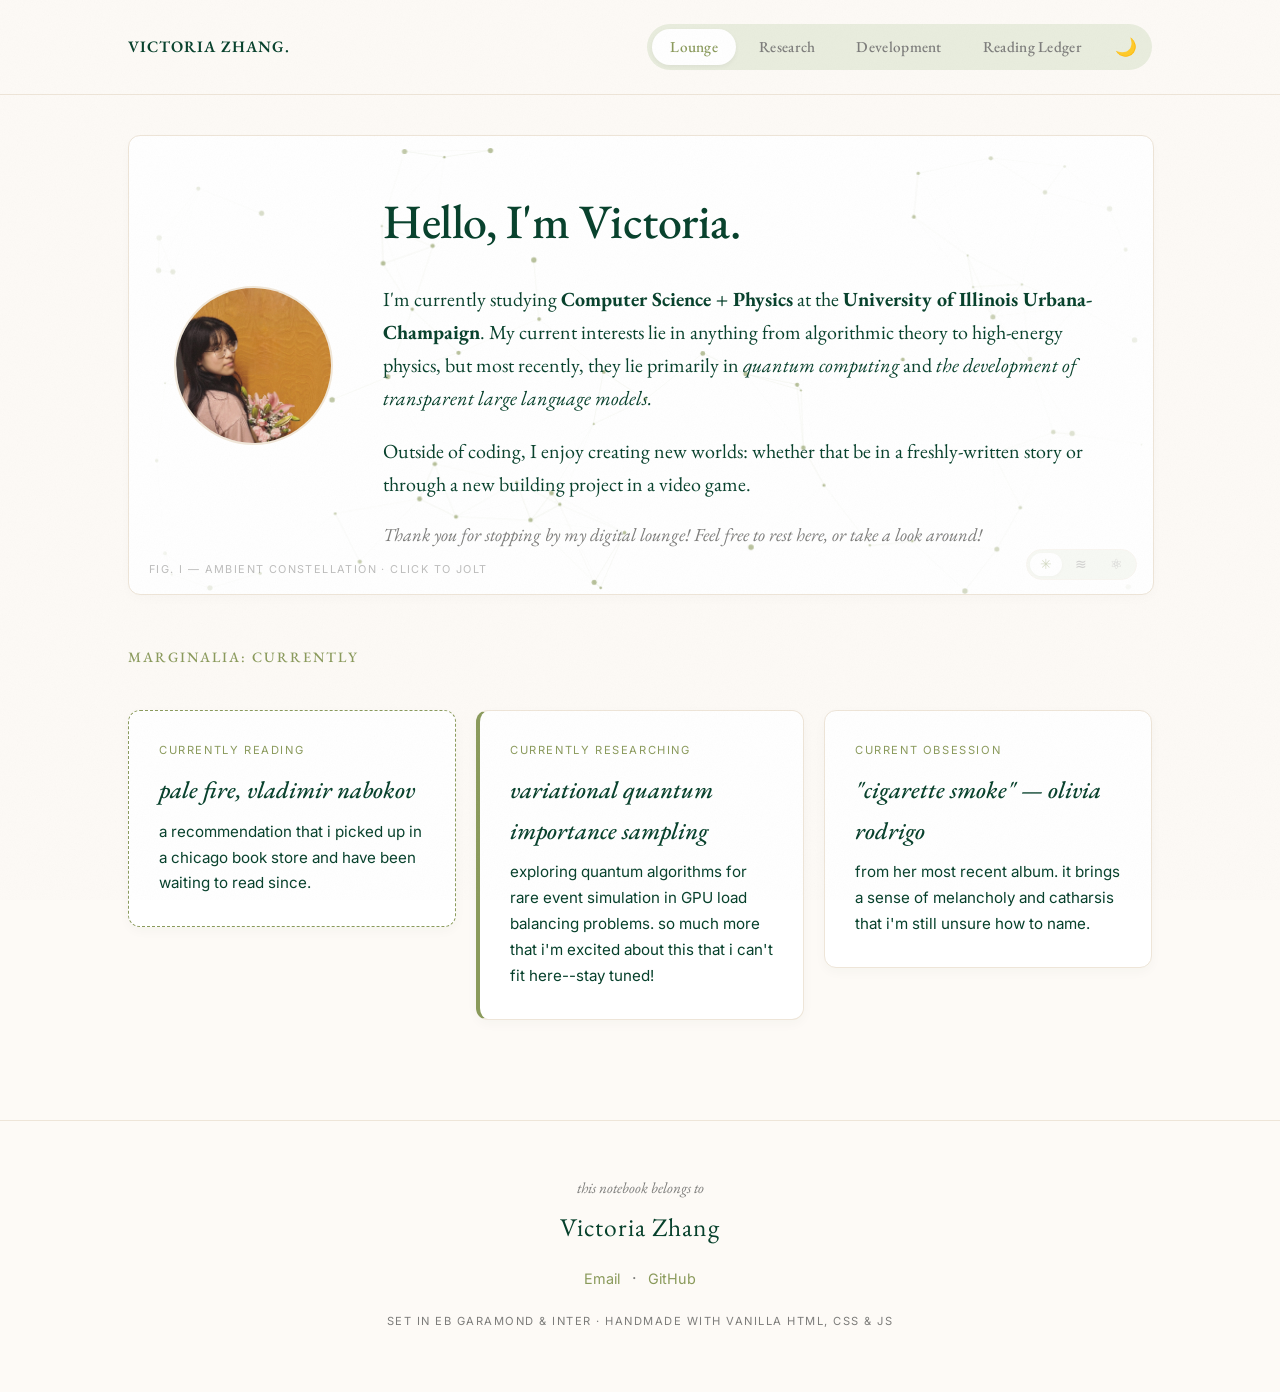
==== commit 1daf056d: "changed styling again" ====
--- a/index2.html
+++ b/index2.html
@@ -56,34 +56,39 @@
                     <button class="sim-btn" data-sim="flow" title="cavity flow — streamlines from my Navier-Stokes PINN">≋</button>
                     <button class="sim-btn" data-sim="scars" title="quantum scars — Z₂ revivals in the PXP chain (click to measure!)">⚛</button>
                 </div>
+
+                <!-- Figure caption: quietly labels whichever simulation is running -->
+                <div class="sim-caption" id="sim-caption" aria-live="polite"></div>
             </div>
 
             <h2 class="section-title">Marginalia: Currently</h2>
 
             <div class="bento-container lounge-grid">
 
-                <!-- TODO: swap in whatever you're actually reading right now -->
+                <!-- Auto-fills from books.json (Goodreads sync) ONLY if the text
+                     starts with "[" — your own words always stay untouched -->
                 <div class="bento-item note-dashed">
                     <span class="lounge-label">currently reading</span>
-                    <h3>[pale fire, vladimir nabokov]</h3>
-                    <p>[a recommendation that i picked up in a chicago book store and have been waiting to read since.]</p>
+                    <h3 id="cr-title">pale fire, vladimir nabokov</h3>
+                    <p id="cr-note">a recommendation that i picked up in a chicago book store and have been
+                        waiting to read since.</p>
                 </div>
 
                 <div class="bento-item note-thick">
-                    <span class="lounge-label">currently building</span>
-                    <h3>NS-PINN</h3>
-                    <p>teaching a neural network to respect the Navier-Stokes equations. the flow animation
-                        behind my portrait is its distant, decorative cousin — press ≋ to meet it.</p>
-                </div>
-
-                <!-- TODO: rotate this whenever the obsession rotates -->
+                    <span class="lounge-label">currently researching</span>
+                    <h3>variational quantum importance sampling</h3>
+                    <p>exploring quantum algorithms for rare event simulation in GPU load balancing problems. so much more that i'm excited about this that i can't fit here--stay tuned!</p>
+                </div>
+
+                <!-- rotate this whenever the obsession rotates -->
                 <div class="bento-item note-solid">
                     <span class="lounge-label">current obsession</span>
-                    <h3>[obsession]</h3>
-                    <p>["cigarette smoke" from olivia rodrigo's most recent album. it brings a sense of melancholy and catharsis that i'm still unsure how to name.]</p>
-                </div>
-
-                <!-- TODO: replace placeholder text; add screenshots of builds or a story fragment.
+                    <h3>"cigarette smoke" — olivia rodrigo</h3>
+                    <p>from her most recent album. it brings a sense of melancholy and catharsis that
+                        i'm still unsure how to name.</p>
+                </div>
+
+                <!-- worldbuilding desk: uncomment when there's an artifact to show.
                      For images: <img src="..." class="bento-illustration" alt="..."> -->
                 <!-- <div class="bento-item wide note-dashed">
                     <span class="lounge-label">from the worldbuilding desk</span>
@@ -97,7 +102,7 @@
         <!-- ============================ RESEARCH ============================ -->
         <section id="research" class="tab-content">
             <h2 class="section-title">Laboratory Journal: Research Entries</h2>
-            
+
             <div class="project-card">
                 <span class="entry-num">entry 05</span>
                 <span class="entry-date">Jun 2026 — Present </span>
@@ -248,9 +253,22 @@
         <section id="writing" class="tab-content">
             <h2 class="section-title">Reading Ledger</h2>
 
+            <!-- Filter index: year chips are generated from the cards' data-year attributes -->
+            <div class="ledger-filters" id="ledger-filters" aria-label="filter reviews">
+                <button class="filter-chip active" data-filter="all">all</button>
+                <button class="filter-chip" data-filter="rating:5">★★★★★</button>
+                <button class="filter-chip" data-filter="rating:4">★★★★</button>
+            </div>
+
+            <!-- Currently-reading shelf, populated from books.json (stays hidden without it) -->
+            <div class="gr-shelf" id="gr-shelf" hidden>
+                <span class="lounge-label">on the nightstand — synced from goodreads</span>
+                <div class="gr-shelf-row" id="gr-shelf-row"></div>
+            </div>
+
             <div class="bento-thought-grid">
 
-                <div class="thought-card bento-wide note-dashed">
+                <div class="thought-card bento-wide note-dashed" data-rating="5" data-year="2026">
                     <div class="thought-header">
                         <span class="entry-date">Feb 2026</span>
                         <span class="book-rating">★★★★★</span>
@@ -278,7 +296,7 @@
                     </div>
                 </div>
 
-                <div class="thought-card bento-tall note-solid">
+                <div class="thought-card bento-tall note-solid" data-rating="4" data-year="2026">
                     <div class="thought-header">
                         <span class="entry-date">March 2026</span>
                         <span class="book-rating">★★★★☆</span>
@@ -311,7 +329,7 @@
                     </div>
                 </div>
 
-                <div class="thought-card bento-wide note-thick">
+                <div class="thought-card bento-wide note-thick" data-rating="5" data-year="2025">
                     <div class="thought-header">
                         <span class="entry-date">Dec 2025</span>
                         <span class="book-rating">★★★★★</span>
@@ -319,7 +337,7 @@
                     <h3>I Who Have Never Known Men — Jacqueline Harpman</h3>
 
                     <div class="thought-content">
-                        <!-- <img src="icon.png" class="thought-inline-img" alt="Visual Fragment"> -->
+                        <img src="icon.png" class="thought-inline-img" alt="Visual Fragment">
 
                         <p class="spoiler-note">** spoiler alert **</p>
 
@@ -352,6 +370,13 @@
                 </div>
 
             </div>
+
+            <!-- Rated-on-Goodreads books that don't have a full review yet
+                 (populated from books.json; hidden without it) -->
+            <div class="gr-log" id="gr-log" hidden>
+                <h2 class="section-title">Logged, Not Yet Reviewed</h2>
+                <div id="gr-log-rows"></div>
+            </div>
         </section>
 
     </main>
@@ -361,12 +386,11 @@
         <p class="colophon-line">this notebook belongs to</p>
         <p class="colophon-name">Victoria Zhang</p>
         <div class="colophon-links">
-            <!-- TODO: confirm these are the links/addresses you want public -->
             <a href="mailto:vz8@illinois.edu">Email</a>
             <span class="colophon-sep">·</span>
             <a href="https://github.com/victoriiz" target="_blank">GitHub</a>
-            <span class="colophon-sep">·</span>
-            <!-- <a href="https://victoriiz.substack.com" target="_blank">Substack</a> -->
+            <!-- <span class="colophon-sep">·</span>
+            <a href="https://victoriiz.substack.com" target="_blank">Substack</a> -->
         </div>
         <p class="colophon-note">set in EB Garamond &amp; Inter · handmade with vanilla HTML, CSS &amp; JS</p>
     </footer>
--- a/style.css
+++ b/style.css
@@ -1,13 +1,19 @@
+/* ==========================================================================
+   1. COLOR PALETTES & GLOBAL DESIGN VARIABLES
+   ========================================================================== */
+
+/* Dark Mode Theme — Triggers when body has .dark-mode class
+   (charcoal + lavender, per the site owner's preference) */
 body.dark-mode {
     --bg: #1a1a1c;           /* Deep Charcoal */
     --card: #242426;         /* Match Spotify Dark */
     --text-main: #e2e2e2;    /* Soft White */
     --text-muted: #a0a0a5;   /* Gray */
     --accent: #b19cd9;       /* Soft Lavender */
-    --accent-light: #2d2d30; 
-    --border: #38383a;       
-}
- 
+    --accent-light: #2d2d30;
+    --border: #38383a;
+}
+
 /* Light Mode Baseline Theme Defaults — "Day Desk" */
 :root {
     --bg: #fdfaf6;           /* Warm Paper White */
@@ -19,7 +25,7 @@
     --border: #eee5d8;
     --radius: 12px;
 }
- 
+
 /* ==========================================================================
    2. GLOBAL SETUP & TYPOGRAPHY
    ========================================================================== */
@@ -31,12 +37,12 @@
     line-height: 1.7;
     transition: background-color 0.4s ease, color 0.4s ease;
 }
- 
+
 h1, h2, h3 {
     font-family: 'EB Garamond', serif;
     font-weight: 500;
 }
- 
+
 /* Paper grain — a whisper of tooth over the whole page */
 body::after {
     content: "";
@@ -47,11 +53,11 @@
     opacity: 0.04;
     background-image: url("data:image/svg+xml,%3Csvg xmlns='http://www.w3.org/2000/svg' width='300' height='300'%3E%3Cfilter id='n'%3E%3CfeTurbulence type='fractalNoise' baseFrequency='0.85' numOctaves='2' stitchTiles='stitch'/%3E%3CfeColorMatrix type='saturate' values='0'/%3E%3C/filter%3E%3Crect width='100%25' height='100%25' filter='url(%23n)'/%3E%3C/svg%3E");
 }
- 
+
 body.dark-mode::after {
     opacity: 0.055;
 }
- 
+
 /* ==========================================================================
    3. NAVIGATION HEADER & TABS
    ========================================================================== */
@@ -67,13 +73,13 @@
     z-index: 1000;
     transition: background-color 0.4s ease, border-color 0.4s ease;
 }
- 
+
 .logo {
     font-family: 'EB Garamond', serif;
     font-weight: 600;
     letter-spacing: 1px;
 }
- 
+
 .tab-controls {
     display: flex;
     gap: 5px;
@@ -82,7 +88,7 @@
     border-radius: 30px;
     transition: background-color 0.4s ease;
 }
- 
+
 .tab-btn {
     border: none;
     background: none;
@@ -96,13 +102,13 @@
     color: var(--text-muted);
     transition: background-color 0.3s ease, color 0.3s ease;
 }
- 
+
 .tab-btn.active {
     background: var(--card);
     color: var(--accent);
     box-shadow: 0 2px 5px rgba(0,0,0,0.05);
 }
- 
+
 .theme-btn {
     border: none;
     background: none;
@@ -112,11 +118,11 @@
     color: var(--text-muted);
     transition: color 0.4s ease;
 }
- 
+
 .theme-btn:hover {
     color: var(--accent);
 }
- 
+
 .substack-link {
     text-decoration: none;
     color: var(--accent);
@@ -125,28 +131,28 @@
     font-weight: 500;
     transition: color 0.3s ease;
 }
- 
+
 /* ==========================================================================
    4. CONTENT LAYOUT, SECTIONS & TIMELINE CARDS
    ========================================================================== */
 main {
     padding: 40px 10% 100px 10%;
 }
- 
+
 .tab-content {
     display: none;
     animation: fadeIn 0.6s ease;
 }
- 
+
 .tab-content.active {
     display: block;
 }
- 
+
 @keyframes fadeIn {
     from { opacity: 0; transform: translateY(8px); }
     to { opacity: 1; transform: translateY(0); }
 }
- 
+
 .section-title {
     font-size: 0.9rem;
     text-transform: uppercase;
@@ -154,7 +160,7 @@
     margin-bottom: 40px;
     color: var(--accent);
 }
- 
+
 /* Uniform structural styles for content containers */
 .project-card, .bento-item, .quote-box {
     box-shadow: 0 4px 12px rgba(6, 64, 43, 0.03);
@@ -171,25 +177,25 @@
                 background-color 0.4s ease;
     box-sizing: border-box;
 }
- 
+
 /* Smooth spring micro-interactions */
 .project-card:hover, .bento-item:hover {
     transform: translateY(-5px) scale(1.005);
     box-shadow: 0 12px 24px rgba(6, 64, 43, 0.06);
     border-color: var(--accent) !important;
 }
- 
+
 .project-card {
     margin-bottom: 24px;
     position: relative; /* anchor for marginalia entry numbers */
 }
- 
+
 .project-card h3 {
     font-size: 2rem;
     margin: 0.5rem 0;
     font-style: italic;
 }
- 
+
 /* Entry dates as ink stamps */
 .entry-date {
     font-family: 'Inter', sans-serif;
@@ -204,11 +210,11 @@
     align-self: flex-start;
     transition: border-color 0.4s ease;
 }
- 
+
 .thought-header .entry-date {
     align-self: auto;
 }
- 
+
 /* Marginalia: entry/log numbers written in the notebook's gutter.
    Inline label on normal screens, true margin note on wide ones. */
 .entry-num {
@@ -220,7 +226,7 @@
     color: var(--accent);
     margin-bottom: 8px;
 }
- 
+
 @media (min-width: 1280px) {
     .entry-num {
         position: absolute;
@@ -233,7 +239,7 @@
         font-size: 1rem;
     }
 }
- 
+
 /* Color overrides mapping to global text-main settings */
 .bento-item h3,
 .bento-item p,
@@ -243,12 +249,12 @@
 .project-card p {
     color: var(--text-main) !important;
 }
- 
+
 .quote-box {
     background-color: var(--card) !important;
     justify-content: center;
 }
- 
+
 cite {
     font-size: 0.85rem;
     color: var(--text-muted);
@@ -256,14 +262,14 @@
     text-transform: uppercase;
     letter-spacing: 1px;
 }
- 
+
 /* Technical Skill Tags Layout */
 .tech-tags {
     display: flex;
     gap: 8px;
     margin-top: 1.5rem;
 }
- 
+
 .tag {
     background: var(--accent-light);
     color: var(--accent);
@@ -273,7 +279,7 @@
     font-weight: 500;
     transition: background-color 0.3s ease, color 0.3s ease;
 }
- 
+
 /* ==========================================================================
    5. LOUNGE TAB: HERO FRAME, DUAL PORTRAITS & SIM SWITCHER
    ========================================================================== */
@@ -288,7 +294,7 @@
     margin-bottom: 50px;
     transition: background-color 0.4s ease, border-color 0.4s ease;
 }
- 
+
 #physics-canvas {
     position: absolute;
     top: 0;
@@ -300,7 +306,7 @@
     mask-image: radial-gradient(circle at center, white 50%, transparent 100%);
     -webkit-mask-image: radial-gradient(circle at center, white 50%, transparent 100%);
 }
- 
+
 .profile-header {
     position: relative;
     z-index: 2;
@@ -308,13 +314,13 @@
     margin: 0;
     border-bottom: none;
 }
- 
+
 .profile-container {
     display: flex;
     align-items: center;
     gap: 50px;
 }
- 
+
 /* Ambient simulation switcher — a small instrument dial in the frame corner */
 .sim-switcher {
     position: absolute;
@@ -330,11 +336,11 @@
     opacity: 0.35;
     transition: opacity 0.3s ease, background-color 0.4s ease, border-color 0.4s ease;
 }
- 
+
 .profile-hero-frame:hover .sim-switcher {
     opacity: 1;
 }
- 
+
 .sim-btn {
     border: none;
     background: none;
@@ -346,26 +352,26 @@
     color: var(--text-muted);
     transition: background-color 0.3s ease, color 0.3s ease;
 }
- 
+
 .sim-btn.active {
     background: var(--card);
     color: var(--accent);
     box-shadow: 0 1px 3px rgba(0,0,0,0.06);
 }
- 
+
 /* Alternate Profile Image Visibility Engine Setup */
 .dark-profile-img {
     display: none !important;
 }
- 
+
 body.dark-mode .light-profile-img {
     display: none !important;
 }
- 
+
 body.dark-mode .dark-profile-img {
     display: block !important;
 }
- 
+
 .profile-image {
     width: 155px;
     height: 155px;
@@ -375,22 +381,22 @@
     border: 2px solid var(--border, #eee5d8);
     transition: transform 0.5s cubic-bezier(0.25, 1, 0.5, 1), filter 0.4s ease, border-color 0.4s ease;
 }
- 
+
 .profile-hero-frame:hover .profile-image {
     transform: scale(1.03) rotate(1deg);
 }
- 
+
 body.dark-mode .profile-image {
     filter: brightness(0.85) grayscale(8%);
     border-color: var(--border);
 }
- 
+
 .profile-text h1 {
     font-size: 3rem;
     margin: 0 0 1rem 0;
     letter-spacing: -0.5px;
 }
- 
+
 .profile-text p {
     font-family: 'EB Garamond', serif;
     font-size: 1.25rem;
@@ -399,14 +405,14 @@
     color: var(--text-main);
     margin-bottom: 12px;
 }
- 
+
 .profile-text .sign-off {
     font-size: 1.15rem;
     color: var(--text-muted);
     font-style: italic;
     margin-bottom: 0;
 }
- 
+
 /* Lounge "currently" cells */
 .lounge-label {
     font-family: 'Inter', sans-serif;
@@ -415,18 +421,18 @@
     letter-spacing: 1.6px;
     color: var(--accent);
 }
- 
+
 .lounge-grid .bento-item h3 {
     font-size: 1.5rem;
     font-style: italic;
     margin: 10px 0 8px 0;
 }
- 
+
 .lounge-grid .bento-item p {
     font-size: 0.95rem;
     margin: 0;
 }
- 
+
 /* --- AMBIENT SIMULATION SCREEN CONFIG --- */
 .simulation-container {
     position: relative;
@@ -436,14 +442,14 @@
     overflow: hidden;
     background: transparent;
 }
- 
+
 #physics-canvas-fallback {
     width: 100%;
     height: 100%;
     display: block;
     background-color: transparent;
 }
- 
+
 .simulation-instructions {
     position: absolute;
     top: 20px;
@@ -457,11 +463,11 @@
     opacity: 0.5;
     transition: opacity 0.3s ease;
 }
- 
+
 .simulation-container:hover .simulation-instructions {
     opacity: 0.9;
 }
- 
+
 /* ==========================================================================
    6. DEVELOPMENT LOG PREVIEW SCREENSHOT ENGINE
    ========================================================================== */
@@ -472,7 +478,7 @@
     width: 100%;
     margin-bottom: 10px;
 }
- 
+
 .project-github-link {
     font-size: 0.85rem;
     color: var(--accent);
@@ -480,12 +486,12 @@
     font-weight: 500;
     transition: opacity 0.2s ease, color 0.2s ease;
 }
- 
+
 .project-github-link:hover {
     text-decoration: underline;
     opacity: 0.8;
 }
- 
+
 .project-preview-img {
     width: 100%;
     height: 200px;
@@ -496,15 +502,15 @@
     display: block;
     transition: transform 0.4s ease, filter 0.4s ease;
 }
- 
+
 .project-card:hover .project-preview-img {
     transform: scale(1.01);
 }
- 
+
 body.dark-mode .project-preview-img {
     filter: brightness(0.85);
 }
- 
+
 /* ==========================================================================
    7. READING LEDGER CRITIQUE BENTO BOX MASONRY GRID
    ========================================================================== */
@@ -517,7 +523,7 @@
     margin-top: 20px;
     align-items: start;
 }
- 
+
 .thought-card {
     background-color: var(--card) !important;
     padding: 30px;
@@ -533,15 +539,15 @@
                 border-color 0.4s ease,
                 background-color 0.4s ease;
 }
- 
+
 .bento-wide { grid-column: span 2; }
 .bento-tall { grid-row: span 2; }
- 
+
 .bento-image-only {
     padding: 0 !important;
     overflow: hidden;
 }
- 
+
 .bento-full-img {
     width: 100%;
     height: 100%;
@@ -549,21 +555,21 @@
     display: block;
     transition: transform 0.6s ease;
 }
- 
+
 .thought-card:hover .bento-full-img {
     transform: scale(1.03);
 }
- 
+
 .note-dashed { border: 1px dashed var(--accent) !important; }
 .note-solid  { border: 1px solid var(--border) !important; }
 .note-thick  { border: 1px solid var(--border) !important; border-left: 4px solid var(--accent) !important; }
- 
+
 .thought-card:hover {
     transform: translateY(-5px) scale(1.005);
     box-shadow: 0 12px 24px rgba(6, 64, 43, 0.05);
     border-color: var(--accent) !important;
 }
- 
+
 .thought-header {
     display: flex;
     justify-content: space-between;
@@ -571,7 +577,7 @@
     width: 100%;
     font-size: 0.8rem;
 }
- 
+
 .thought-card h3 {
     font-family: 'EB Garamond', serif;
     font-size: 1.5rem;
@@ -579,11 +585,11 @@
     color: var(--accent) !important;
     margin: 15px 0;
 }
- 
+
 .thought-content {
     width: 100%;
 }
- 
+
 .review-paragraph {
     font-family: 'Inter', sans-serif;
     font-size: 0.95rem;
@@ -592,11 +598,11 @@
     margin-top: 0;
     margin-bottom: 16px;
 }
- 
+
 .review-paragraph:last-child {
     margin-bottom: 0;
 }
- 
+
 /* Illuminated drop caps — apply .has-dropcap to the opening paragraph of a review */
 .has-dropcap::first-letter {
     font-family: 'EB Garamond', serif;
@@ -606,7 +612,7 @@
     padding: 4px 8px 0 0;
     color: var(--accent);
 }
- 
+
 .thought-inline-img {
     width: 100%;
     max-height: 160px;
@@ -616,7 +622,7 @@
     margin-bottom: 15px;
     display: block;
 }
- 
+
 .spoiler-tag,
 .spoiler-note {
     color: var(--accent);
@@ -625,12 +631,12 @@
     font-size: 0.75rem;
     letter-spacing: 0.5px;
 }
- 
+
 .spoiler-note {
     font-family: 'Inter', sans-serif;
     margin: 0 0 12px 0;
 }
- 
+
 .review-quote {
     font-family: 'EB Garamond', serif;
     font-size: 1.35rem;
@@ -640,16 +646,16 @@
     margin: 20px 0;
     color: var(--text-main);
 }
- 
+
 .book-rating {
     color: var(--accent);
     font-size: 0.9rem;
     letter-spacing: 2px;
 }
- 
+
 body.dark-mode .thought-card { background-color: var(--card) !important; }
 body.dark-mode .note-thick { border-left-color: var(--accent) !important; }
- 
+
 /* Static Bento Legacy Layout Remnants mapping */
 .bento-container {
     display: grid;
@@ -659,7 +665,7 @@
     width: 100%;
     align-items: start;
 }
- 
+
 .bento-illustration {
     width: 100%;
     height: auto;
@@ -668,14 +674,14 @@
     margin-bottom: 15px;
     display: block;
 }
- 
+
 .wide { grid-column: span 2; }
 .tall { grid-row: span 2; }
- 
+
 .bento-list { list-style: none; padding: 0; margin-top: 15px; }
 .bento-list li { font-family: 'EB Garamond', serif; font-size: 1.2rem; margin-bottom: 8px; }
 .quote { font-family: 'EB Garamond', serif; font-size: 1.5rem; font-style: italic; margin-bottom: 10px; color: #4a4a48; }
- 
+
 /* ==========================================================================
    8. COLOPHON FOOTER
    ========================================================================== */
@@ -685,7 +691,7 @@
     border-top: 1px solid var(--border, #eee5d8);
     transition: border-color 0.4s ease;
 }
- 
+
 .colophon-line {
     font-family: 'EB Garamond', serif;
     font-style: italic;
@@ -693,14 +699,14 @@
     color: var(--text-muted);
     margin: 0;
 }
- 
+
 .colophon-name {
     font-family: 'EB Garamond', serif;
     font-size: 1.6rem;
     letter-spacing: 1px;
     margin: 4px 0 16px 0;
 }
- 
+
 .colophon-links a {
     color: var(--accent);
     text-decoration: none;
@@ -708,15 +714,15 @@
     margin: 0 8px;
     transition: color 0.3s ease;
 }
- 
+
 .colophon-links a:hover {
     text-decoration: underline;
 }
- 
+
 .colophon-sep {
     color: var(--text-muted);
 }
- 
+
 .colophon-note {
     font-size: 0.7rem;
     color: var(--text-muted);
@@ -724,15 +730,206 @@
     letter-spacing: 1.5px;
     margin-top: 20px;
 }
- 
-/* ==========================================================================
-   9. MEDIA QUERIES & RESPONSIVE SCALING OVERRIDES
+
+/* ==========================================================================
+   9. SIMULATION FIGURE CAPTIONS
+   ========================================================================== */
+.sim-caption {
+    position: absolute;
+    bottom: 16px;
+    left: 20px;
+    z-index: 3;
+    font-family: 'Inter', sans-serif;
+    font-size: 0.68rem;
+    letter-spacing: 1.4px;
+    text-transform: uppercase;
+    color: var(--text-muted);
+    opacity: 0;
+    transition: opacity 1.4s ease;
+    pointer-events: none;
+    max-width: 60%;
+}
+
+.sim-caption.show {
+    opacity: 0.5;
+}
+
+.profile-hero-frame:hover .sim-caption.show {
+    opacity: 0.85;
+}
+
+/* ==========================================================================
+   10. READING LEDGER: FILTERS, COLLAPSIBLE REVIEWS & GOODREADS SHELF
+   ========================================================================== */
+.ledger-filters {
+    display: flex;
+    flex-wrap: wrap;
+    gap: 6px;
+    margin: -25px 0 30px 0;
+}
+
+.filter-chip {
+    border: 1px solid var(--border, #eee5d8);
+    background: none;
+    padding: 5px 14px;
+    border-radius: 30px;
+    cursor: pointer;
+    font-family: 'Inter', sans-serif;
+    font-size: 0.72rem;
+    text-transform: uppercase;
+    letter-spacing: 1px;
+    color: var(--text-muted);
+    transition: background-color 0.3s ease, color 0.3s ease, border-color 0.3s ease;
+}
+
+.filter-chip:hover {
+    border-color: var(--accent);
+    color: var(--accent);
+}
+
+.filter-chip.active {
+    background: var(--accent-light);
+    border-color: var(--accent);
+    color: var(--accent);
+}
+
+/* Long reviews fold closed with a fading edge; a toggle unfolds them */
+.thought-content.collapsed {
+    max-height: 380px;
+    overflow: hidden;
+    -webkit-mask-image: linear-gradient(to bottom, black 72%, transparent 100%);
+    mask-image: linear-gradient(to bottom, black 72%, transparent 100%);
+}
+
+.read-more-btn {
+    border: none;
+    background: none;
+    cursor: pointer;
+    color: var(--accent);
+    font-family: 'EB Garamond', serif;
+    font-style: italic;
+    font-size: 0.95rem;
+    padding: 8px 0 0 0;
+    align-self: flex-start;
+}
+
+.read-more-btn:hover {
+    text-decoration: underline;
+}
+
+/* Currently-reading shelf strip (from books.json) */
+.gr-shelf {
+    margin: -10px 0 40px 0;
+}
+
+.gr-shelf-row {
+    display: flex;
+    flex-wrap: wrap;
+    gap: 18px;
+    margin-top: 14px;
+}
+
+.gr-book {
+    width: 92px;
+    text-decoration: none;
+    color: var(--text-main);
+    font-family: 'EB Garamond', serif;
+    font-size: 0.85rem;
+    line-height: 1.3;
+}
+
+.gr-book img {
+    width: 92px;
+    height: 138px;
+    object-fit: cover;
+    border-radius: 4px;
+    border: 1px solid var(--border, #eee5d8);
+    display: block;
+    margin-bottom: 6px;
+    box-shadow: 0 3px 8px rgba(0,0,0,0.08);
+    transition: transform 0.4s cubic-bezier(0.25, 1, 0.5, 1);
+}
+
+.gr-book:hover img {
+    transform: translateY(-3px);
+}
+
+body.dark-mode .gr-book img {
+    filter: brightness(0.88);
+}
+
+/* Cover-less books get a lettered "spine" instead of a broken image */
+.gr-book-spine {
+    width: 92px;
+    height: 138px;
+    box-sizing: border-box;
+    padding: 10px 8px;
+    border-radius: 4px;
+    border: 1px solid var(--border, #eee5d8);
+    border-left: 4px solid var(--accent);
+    background: var(--accent-light);
+    color: var(--text-main);
+    font-family: 'EB Garamond', serif;
+    font-style: italic;
+    font-size: 0.8rem;
+    line-height: 1.35;
+    overflow: hidden;
+    display: flex;
+    align-items: flex-end;
+    margin-bottom: 6px;
+}
+
+/* "Logged, not yet reviewed" — compact ledger rows */
+.gr-log {
+    margin-top: 60px;
+}
+
+.gr-log-row {
+    display: grid;
+    grid-template-columns: 90px 1fr auto auto;
+    gap: 14px;
+    align-items: baseline;
+    padding: 10px 4px;
+    border-bottom: 1px dashed var(--border, #eee5d8);
+}
+
+.gr-log-date {
+    font-size: 0.7rem;
+    text-transform: uppercase;
+    letter-spacing: 1px;
+    color: var(--text-muted);
+}
+
+.gr-log-title {
+    font-family: 'EB Garamond', serif;
+    font-size: 1.05rem;
+    color: var(--text-main);
+    text-decoration: none;
+}
+
+.gr-log-title:hover {
+    color: var(--accent);
+}
+
+.gr-log-author {
+    font-size: 0.8rem;
+    color: var(--text-muted);
+}
+
+.gr-log-stars {
+    color: var(--accent);
+    letter-spacing: 2px;
+    font-size: 0.8rem;
+}
+
+/* ==========================================================================
+   11. MEDIA QUERIES & RESPONSIVE SCALING OVERRIDES
    ========================================================================== */
 @media (max-width: 1024px) {
     .bento-thought-grid { grid-template-columns: repeat(2, 1fr); }
     .bento-container { grid-template-columns: repeat(2, 1fr); }
 }
- 
+
 @media (max-width: 768px) {
     .profile-container { flex-direction: column; align-items: center; text-align: center; gap: 25px; }
     .profile-header { padding: 30px 20px; }
@@ -743,5 +940,8 @@
     .bento-image-only { height: 200px; }
     .profile-text h1 { font-size: 2.5rem; }
     .sim-switcher { opacity: 0.8; }
+    .sim-caption { display: none; }
+    .gr-log-row { grid-template-columns: 1fr auto; }
+    .gr-log-date, .gr-log-author { display: none; }
 }
  
